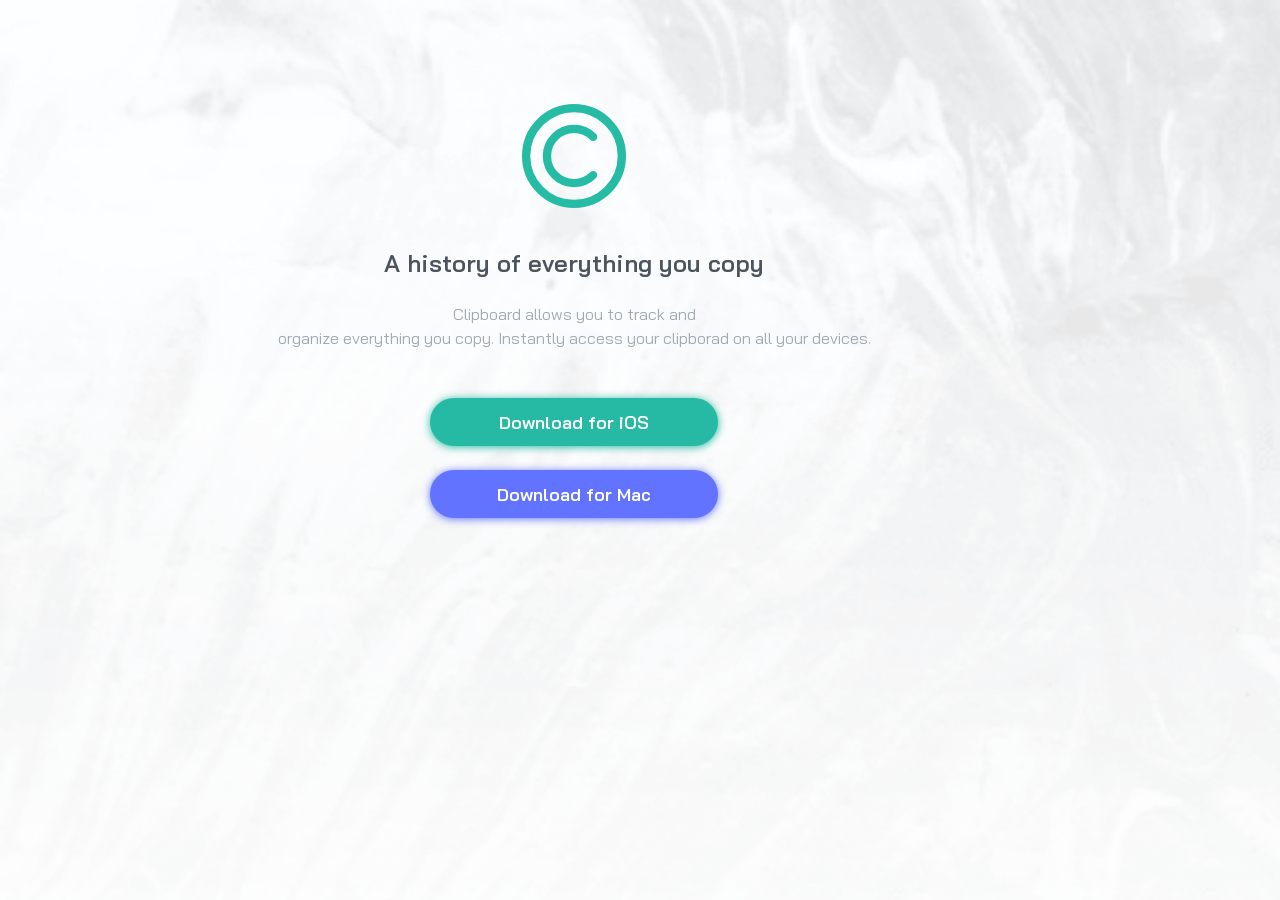
==== clipboard-landing-page-master/index.html @ 35b8e29f "etapa inicial, seção 1 - concluida" ====
<!DOCTYPE html>
<html lang="en">
<head>
    <meta charset="UTF-8">
    <meta name="viewport" content="width=device-width, initial-scale=1.0">
    <title>landing page</title>

    <link rel="shortcut icon" href="./assets/icones/favicon-32x32.png" type="image/x-icon">
    <link rel="stylesheet" href="./style.css">
</head>

<body>
    <main>

        <section class="pag-historia">
            <img src="./assets/logo.svg" alt="Logo da empresa, sendo ele um circulo com uma letra C dentro, ambos com cor verde" class="logo-empresa">

            <h1 class="titulo-principal">A history of everything you copy</h1>
            
            <p class="descricao-principal">Clipboard allows you to track and<br> organize everything you copy. Instantly access your clipborad on all your devices.</p>

            <div class="botoes">
                <button type="button" class="botao-Download" id="btn-green">Download for iOS</button>

                <button type="button" class="botao-Download" id="btn-blue">Download for Mac</button>
            </div>

            </section>

    </main>

    <footer>

    </footer>
</body>
</html>
---- clipboard-landing-page-master/style.css ----
/*Import para a font*/
@import url('https://fonts.googleapis.com/css2?family=Bai+Jamjuree:ital,wght@0,200;0,300;0,400;0,500;0,600;0,700;1,200;1,300;1,400;1,500;1,600;1,700&display=swap');

/*Resetando configurações padrão dos navegadores*/
* {
    margin: 0;
    padding: 0;
    box-sizing: border-box;
}

/*variáveis das cores usadas nesse projeto, elas facilitam a usabilidade e manutenção*/
:root {
    --green500: hsl(171, 66%, 44%);
    --blue100: hsl(233, 100%, 69%);
    --gray700: hsl(210, 10%, 33%);
    --gray500: hsl(201, 11%, 66%);
}

/*Body (corpo) do site*/
body {
    background-image: url(./assets/background/bg-header-mobile.png);
    background-position: top;

    background-color: white;

    background-size: 100%;
    background-repeat: no-repeat;
    
    min-width: 100vw;
    min-height: 100vh;
    font-size: 16px;

    padding: 1.5rem; /*padding baseado na raiz, ideal para responsividade e escalabilidade, caso o usuário use uma configuração diferente do esperado.*/
}

main {
    max-width: 1100px;
    width: 100%; 

    margin-top: 5rem;   
}
/*estilização folha 01*/
.pag-historia {
    /*Alinhamento geral da seção*/
    display: flex;
    flex-direction: column;
    align-items: center;

    /*alinhamento geral na seção, referente aos textos*/
    text-align: center;

    /*espaçamento*/
    gap: 1.5rem;
}


.logo-empresa {
    width: 6.5rem;
    margin-bottom: 1rem;
}

.titulo-principal{
    color: var(--gray700);
    font-family: "Bai Jamjuree", sans-serif;

    font-weight: 600;
    font-style: normal;
  
}

.descricao-principal{
    font-family: "Bai Jamjuree", sans-serif;
    text-align: center;
    line-height: 1.5rem;

    font-weight: 400;
    color: var(--gray500);
}

.botoes {
    display: flex;
    flex-direction: column;
    gap: 1.5rem;

    margin-top: 1.5rem;
}

.botao-Download{
    width: 18rem;
    height: 3rem;
    
    border: none;
    border-radius: 25px;
    
    color: #fff;
    
    font-family: "Bai Jamjuree", sans-serif;
    font-weight: 600;
    font-size: 18px;
    
}

#btn-green{
    background-color: var(--green500);
    box-shadow: 0 1px 8px var(--green500);
}

#btn-blue{
    background-color: var(--blue100);
    box-shadow: 0 1px 8px var(--blue100);
}

/*estilização folha 02*/
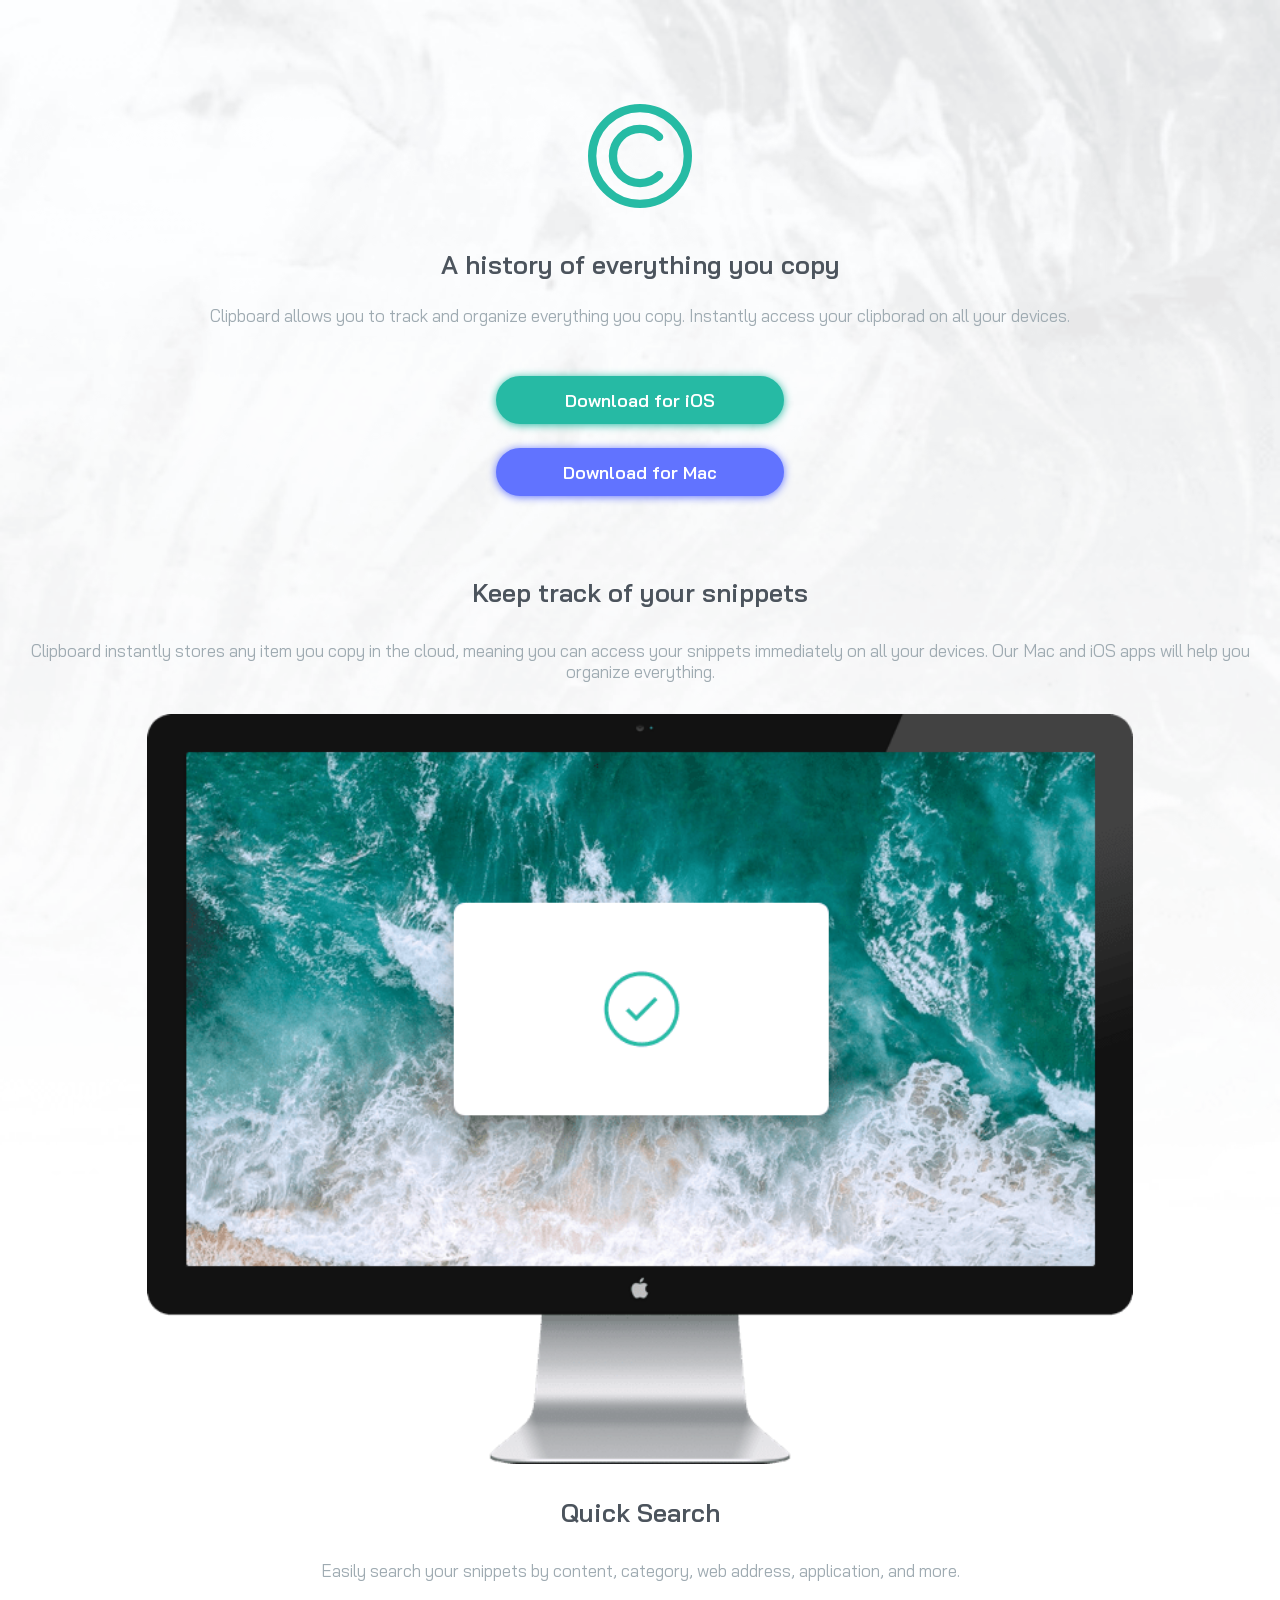
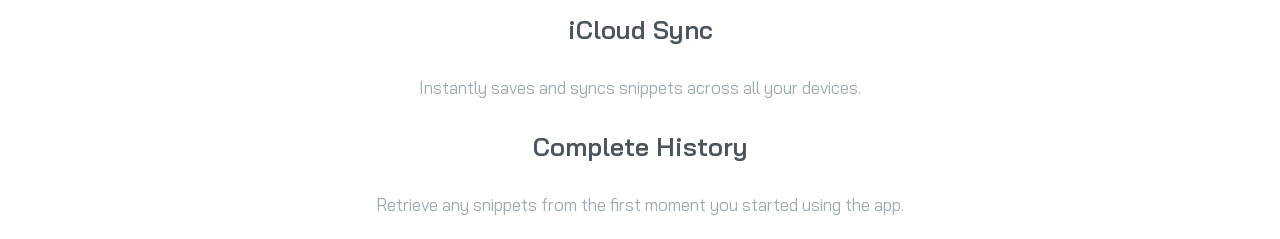
==== commit 222b510a: "segunda página concluida" ====
--- a/clipboard-landing-page-master/index.html
+++ b/clipboard-landing-page-master/index.html
@@ -17,7 +17,7 @@
 
             <h1 class="titulo-principal">A history of everything you copy</h1>
             
-            <p class="descricao-principal">Clipboard allows you to track and<br> organize everything you copy. Instantly access your clipborad on all your devices.</p>
+            <p class="descricao-principal">Clipboard allows you to track and organize everything you copy. Instantly access your clipborad on all your devices.</p>
 
             <div class="botoes">
                 <button type="button" class="botao-Download" id="btn-green">Download for iOS</button>
@@ -25,7 +25,28 @@
                 <button type="button" class="botao-Download" id="btn-blue">Download for Mac</button>
             </div>
 
-            </section>
+        </section>
+
+        <section class="pag-trechos">
+            <h1>Keep track of your snippets</h1>
+
+            <p class="descricao-trechos">
+                Clipboard instantly stores any item you copy in the cloud, meaning you can access your snippets immediately on all your devices. Our Mac and iOS apps will help you organize everything. 
+            </p>
+
+            <img src="./assets/produtos/image-computer.png" alt="imagem de um monitor exibindo ondas do mar" class="computador-trechos">
+
+            <h2>Quick Search</h2>
+
+            <p>Easily search your snippets by content, category, web address, application, and more.</p>
+
+            <h2>iCloud Sync</h2>
+            
+            <p>Instantly saves and syncs snippets across all your devices.</p>
+
+            <h2>Complete History</h2>
+            <p>Retrieve any snippets from the first moment you started using the app.</p>
+        </section>
 
     </main>
 
--- a/clipboard-landing-page-master/style.css
+++ b/clipboard-landing-page-master/style.css
@@ -28,15 +28,15 @@
     
     min-width: 100vw;
     min-height: 100vh;
-    font-size: 16px;
+    font-size: 17px;
 
     padding: 1.5rem; /*padding baseado na raiz, ideal para responsividade e escalabilidade, caso o usuário use uma configuração diferente do esperado.*/
+
+    
 }
 
 main {
-    max-width: 1100px;
     width: 100%; 
-
     margin-top: 5rem;   
 }
 /*estilização folha 01*/
@@ -94,6 +94,7 @@
     
     color: #fff;
     
+
     font-family: "Bai Jamjuree", sans-serif;
     font-weight: 600;
     font-size: 18px;
@@ -112,3 +113,27 @@
 
 /*estilização folha 02*/
 
+.pag-trechos{
+    font-family: "Bai Jamjuree", sans-serif;
+    display: flex;
+    flex-direction: column;
+    align-items: center;
+    
+    margin-top: 5rem;
+    text-align: center;
+    gap: 2rem;
+}
+
+.pag-trechos h1, h2 {
+    color: var(--gray700);
+    font-weight: 600;
+}
+
+.pag-trechos p {
+    color: var(--gray500);
+}
+
+.pag-trechos img {
+    height: 80%;
+    width: 80%;
+}
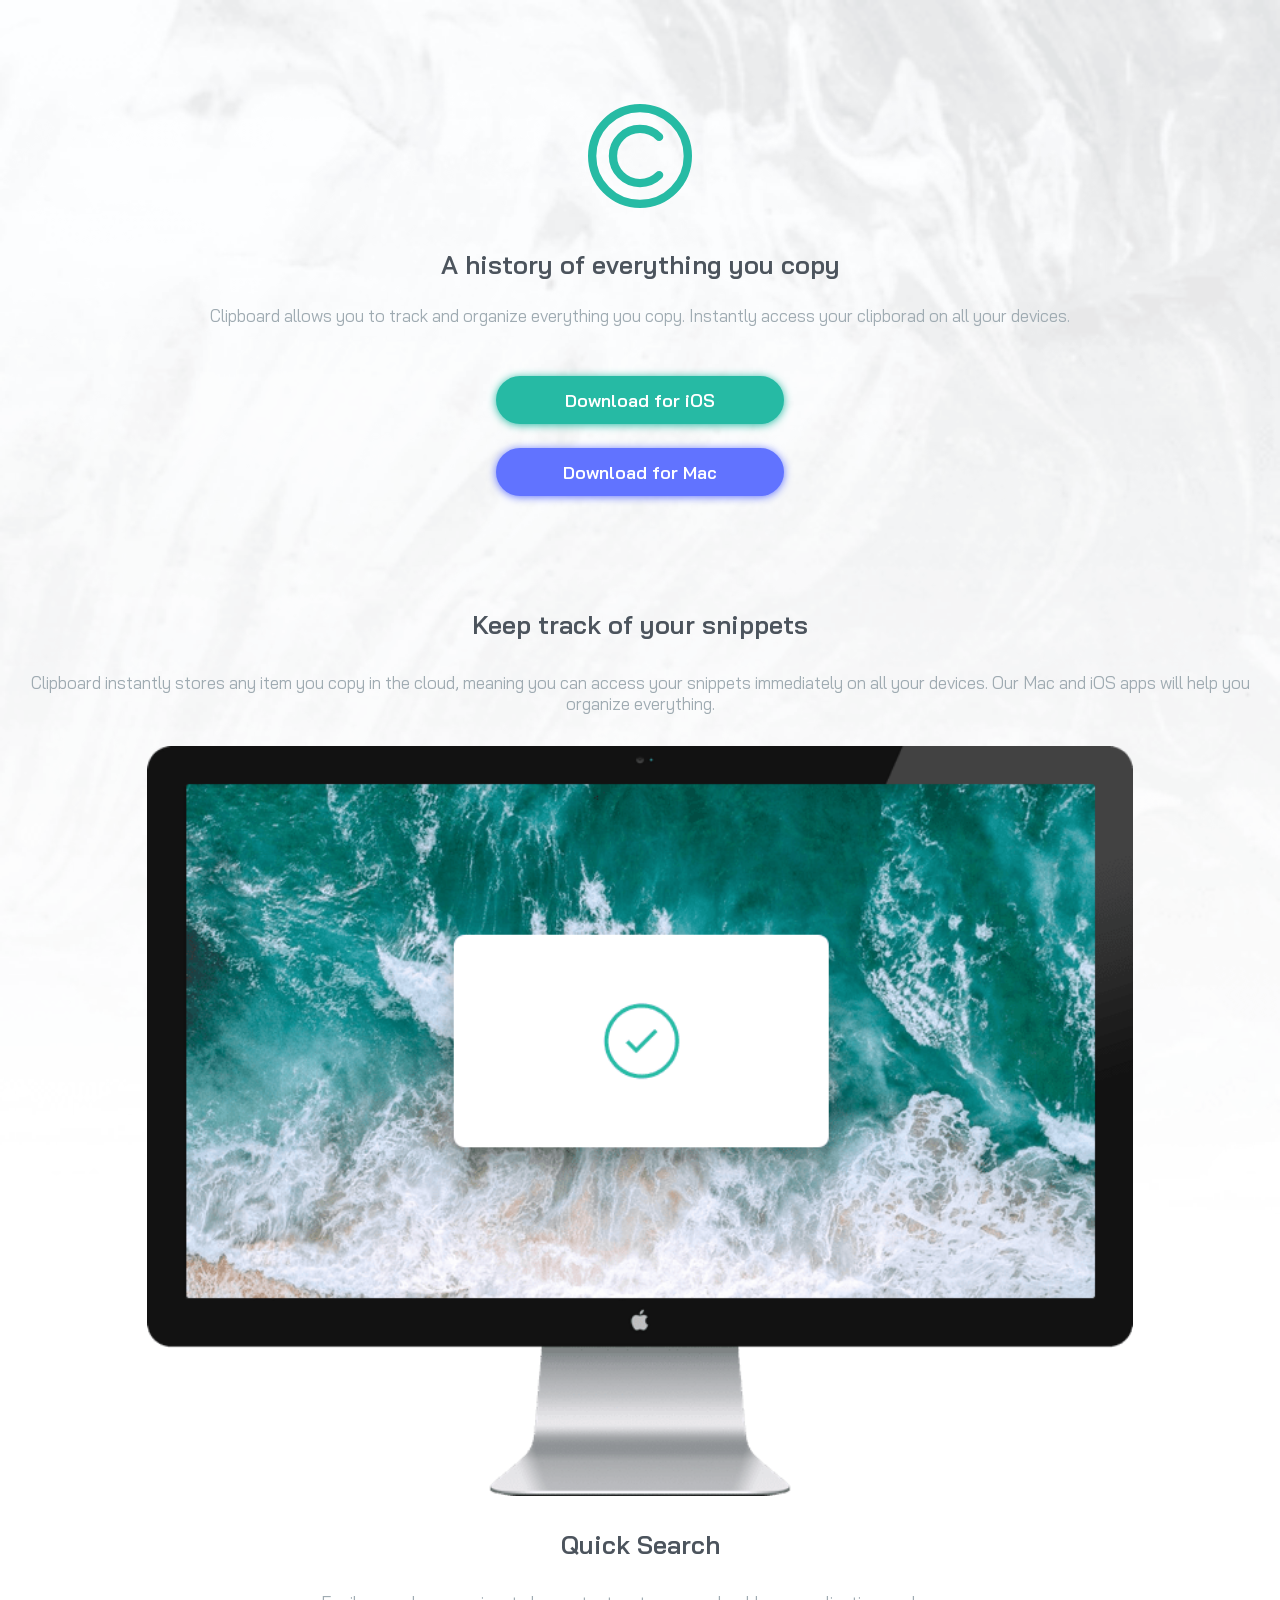
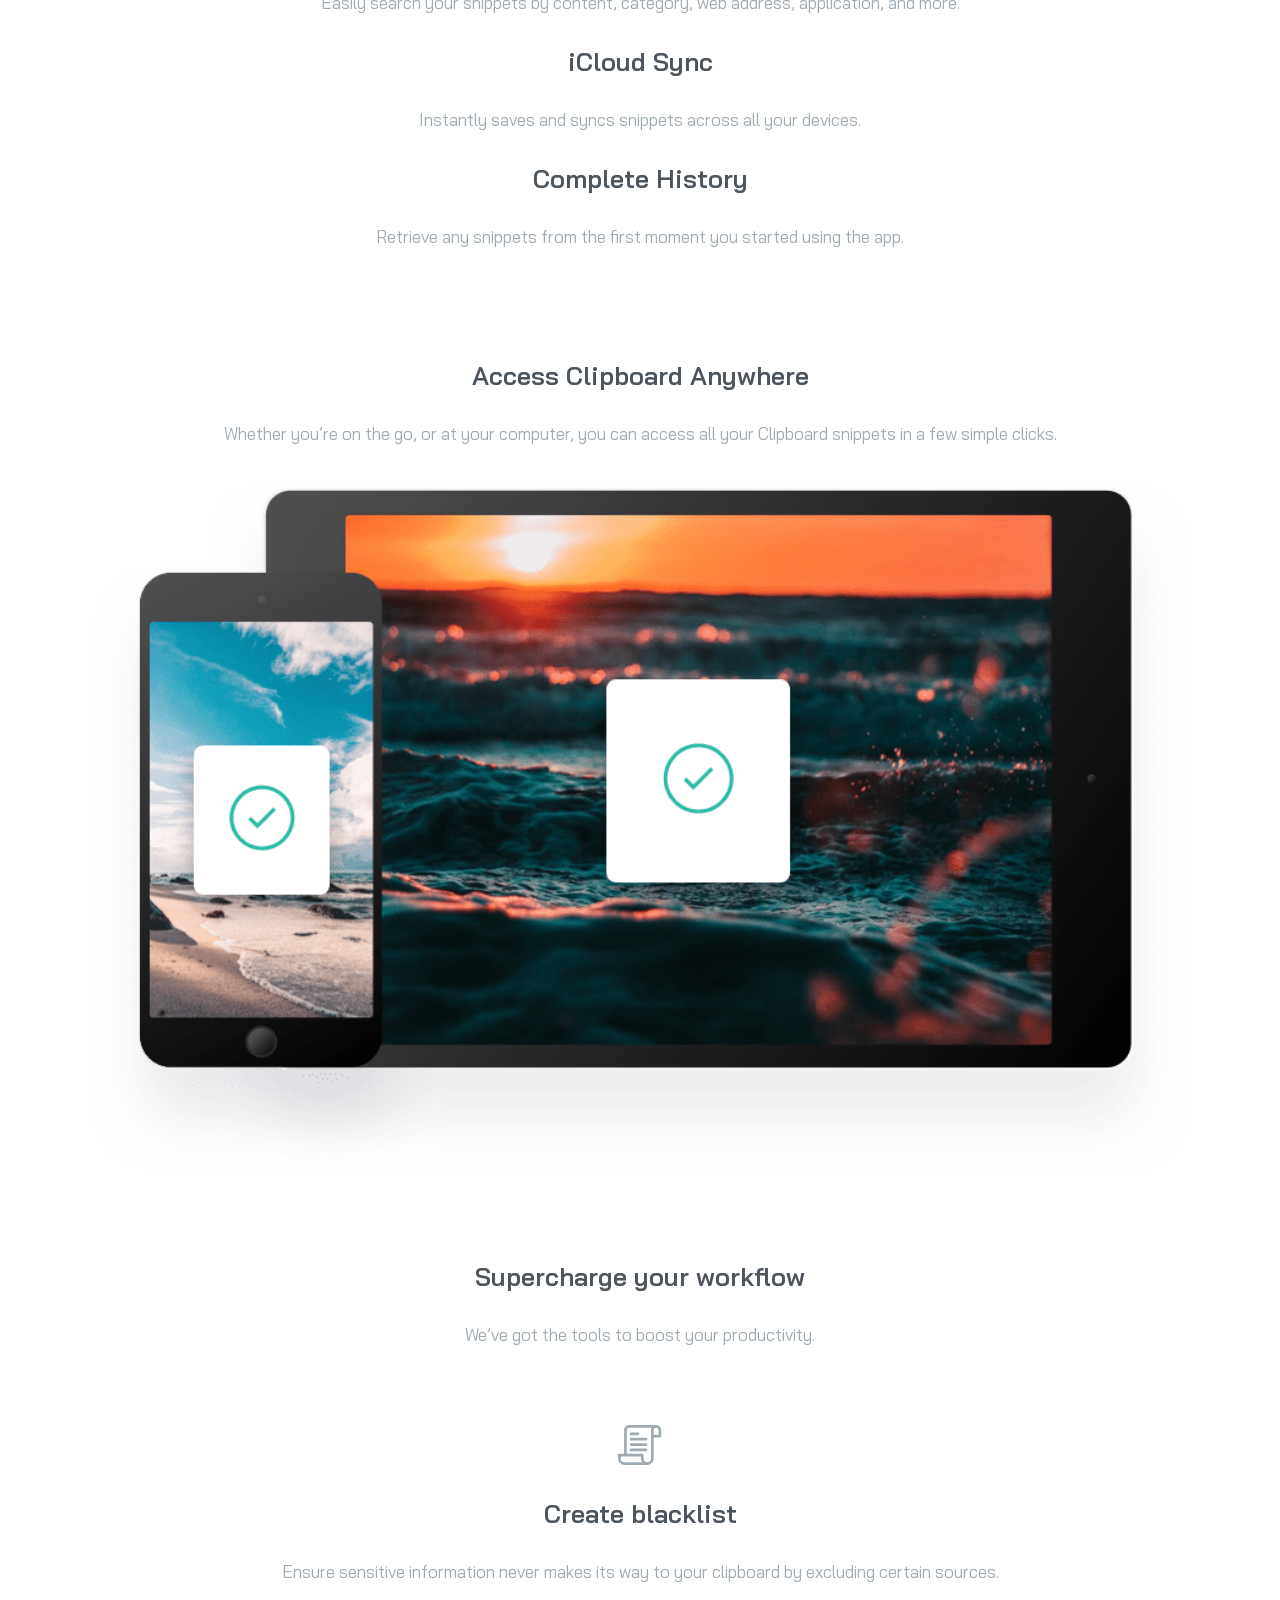
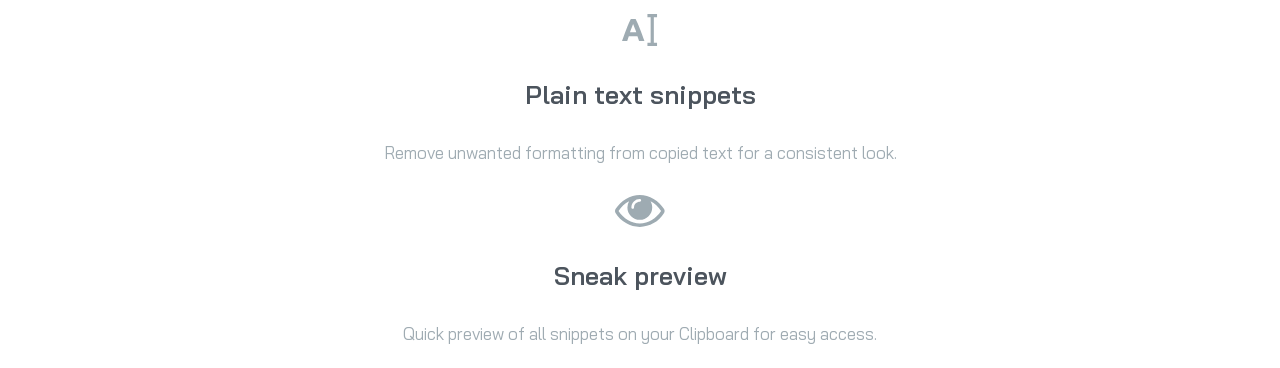
==== commit f4070351: "seção de benefícios concluída" ====
--- a/clipboard-landing-page-master/index.html
+++ b/clipboard-landing-page-master/index.html
@@ -28,7 +28,7 @@
         </section>
 
         <section class="pag-trechos">
-            <h1>Keep track of your snippets</h1>
+            <h2>Keep track of your snippets</h2>
 
             <p class="descricao-trechos">
                 Clipboard instantly stores any item you copy in the cloud, meaning you can access your snippets immediately on all your devices. Our Mac and iOS apps will help you organize everything. 
@@ -48,6 +48,36 @@
             <p>Retrieve any snippets from the first moment you started using the app.</p>
         </section>
 
+        <section class="pag-acesso">
+            <h2>Access Clipboard Anywhere</h2>
+
+            <p>
+                Whether you’re on the go, or at your computer, you can access all your Clipboard snippets in a few simple clicks. 
+            </p>
+
+            <img src="./assets/produtos/image-devices.png" alt="tablet e celular exibindo icone de confirmação">
+
+        </section>
+
+        <section class="pag-fluxo">
+            <h2>Supercharge your workflow</h2>
+            <p>We’ve got the tools to boost your productivity.</p>
+        </section>
+
+        <section class="pag-beneficios">
+            <img src="./assets/icones/icon-blacklist.svg" alt="icone de lista">
+            <h2>Create blacklist</h2>
+            <p>Ensure sensitive information never makes its way to your clipboard by excluding certain sources.</p>
+
+            <img src="./assets/icones/icon-text.svg" alt="icon com letra A medida, representando texto">
+            <h2>Plain text snippets</h2>
+            <p>Remove unwanted formatting from copied text for a consistent look.</p>
+
+            <img src="./assets/icones/icon-preview.svg" alt="icone de olho">
+            <h2>Sneak preview </h2>
+            <p>Quick preview of all snippets on your Clipboard for easy access.</p>
+        </section>
+
     </main>
 
     <footer>
--- a/clipboard-landing-page-master/style.css
+++ b/clipboard-landing-page-master/style.css
@@ -119,7 +119,7 @@
     flex-direction: column;
     align-items: center;
     
-    margin-top: 5rem;
+    margin-top: 7rem;
     text-align: center;
     gap: 2rem;
 }
@@ -136,4 +136,72 @@
 .pag-trechos img {
     height: 80%;
     width: 80%;
+}
+
+/*estilização folha 03*/
+
+.pag-acesso {
+    font-family: "Bai Jamjuree", sans-serif;
+    display: flex;
+    flex-direction: column;
+    align-items: center;
+    text-align: center;
+
+    margin-top: 7rem;
+    gap: 2rem;
+}
+
+.pag-acesso h1 {
+    color: var(--gray700);
+    font-weight: 600;
+}
+
+.pag-acesso p {
+    color: var(--gray500);
+}
+
+.pag-acesso img {
+    width: 90%;
+}
+
+/*estilização folha 04*/
+
+.pag-fluxo {
+    margin-top: 5rem;
+    display: flex;
+    flex-direction: column;
+    align-items: center;
+    text-align: center;
+
+    gap: 2rem;
+    font-family: "Bai Jamjuree", sans-serif;
+}
+
+.pag-fluxo h1 {
+    color: var(--gray700);
+    font-weight: 600;
+}
+
+.pag-fluxo p {
+    color: var(--gray500);
+}
+/*estilização pag 4*/
+.pag-beneficios{
+    margin-top: 5rem;
+    display: flex;
+    flex-direction: column;
+    align-items: center;
+    text-align: center;
+    font-family: "Bai Jamjuree", sans-serif;
+    
+    gap: 2rem;
+}
+
+.pag-beneficios h2 {
+    color: var(--gray700);
+    font-weight: 600;
+}
+
+.pag-beneficios p {
+ color: var(--gray500);   
 }
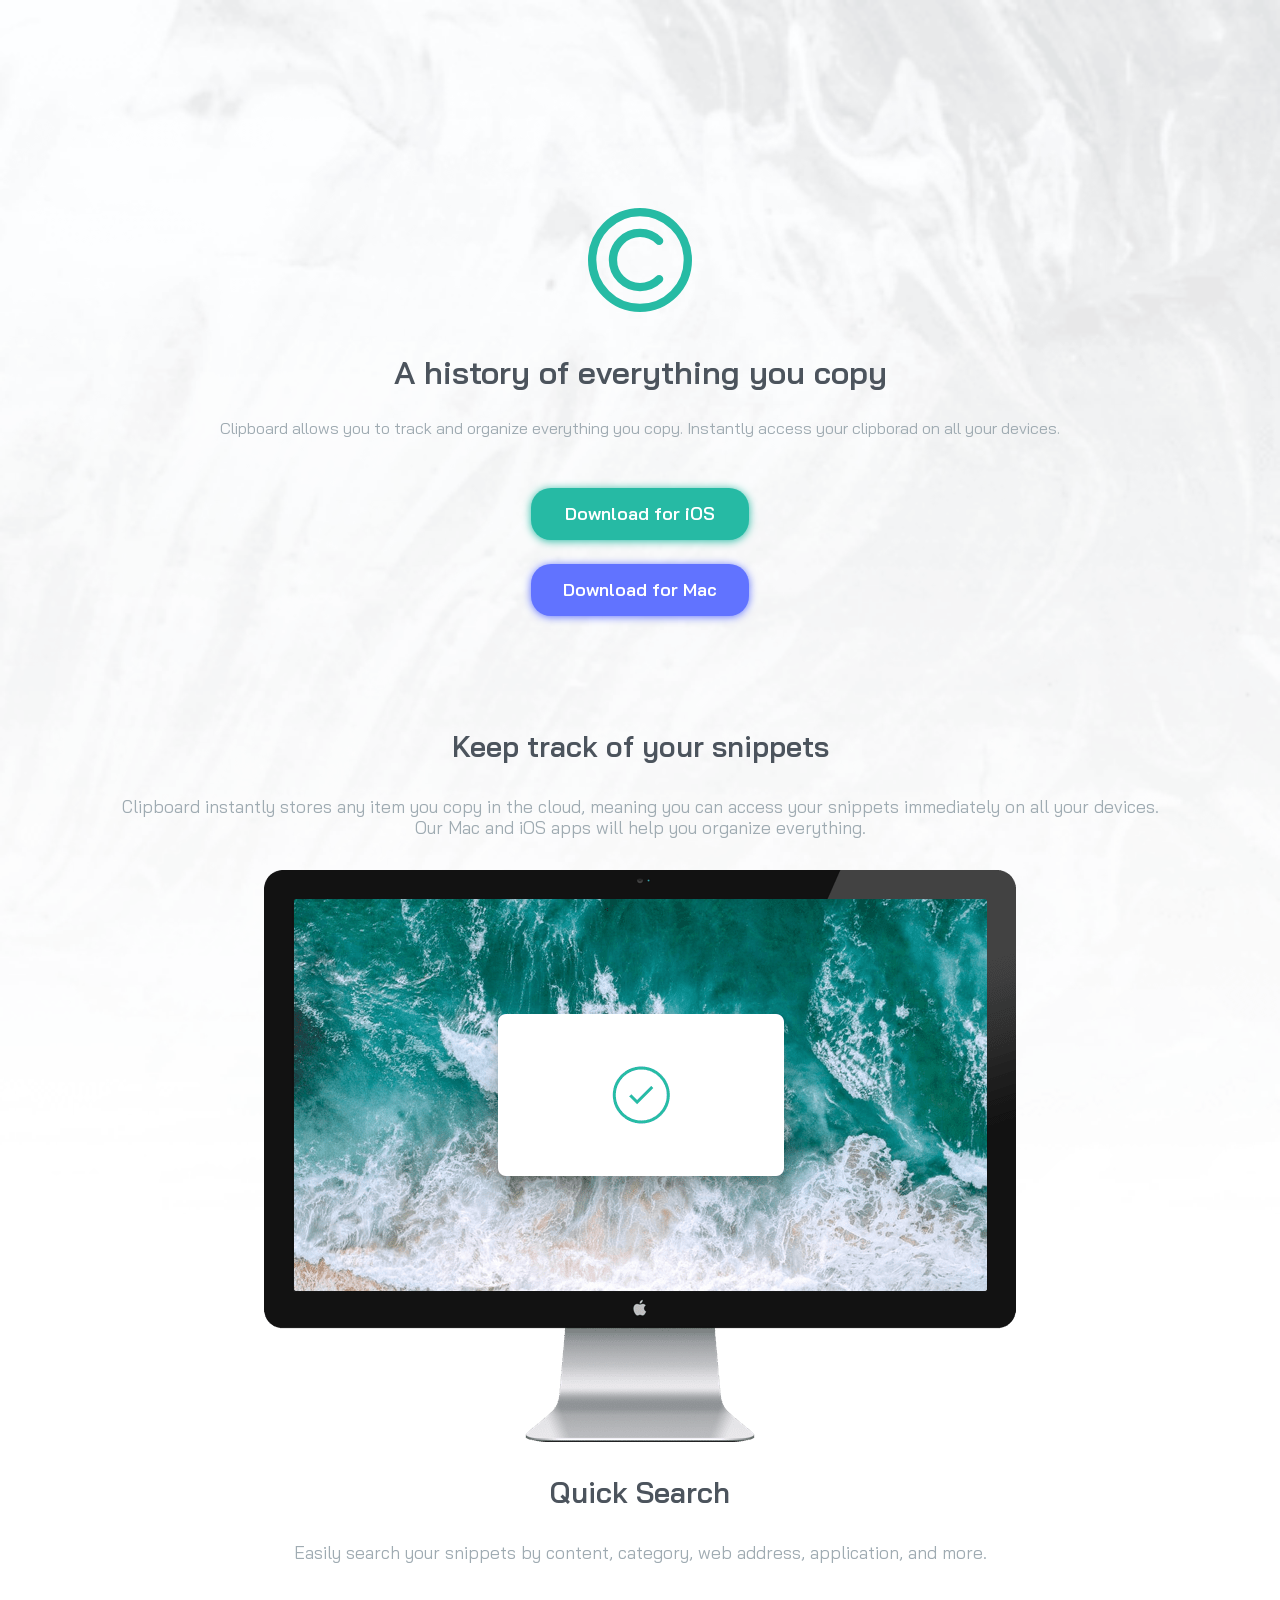
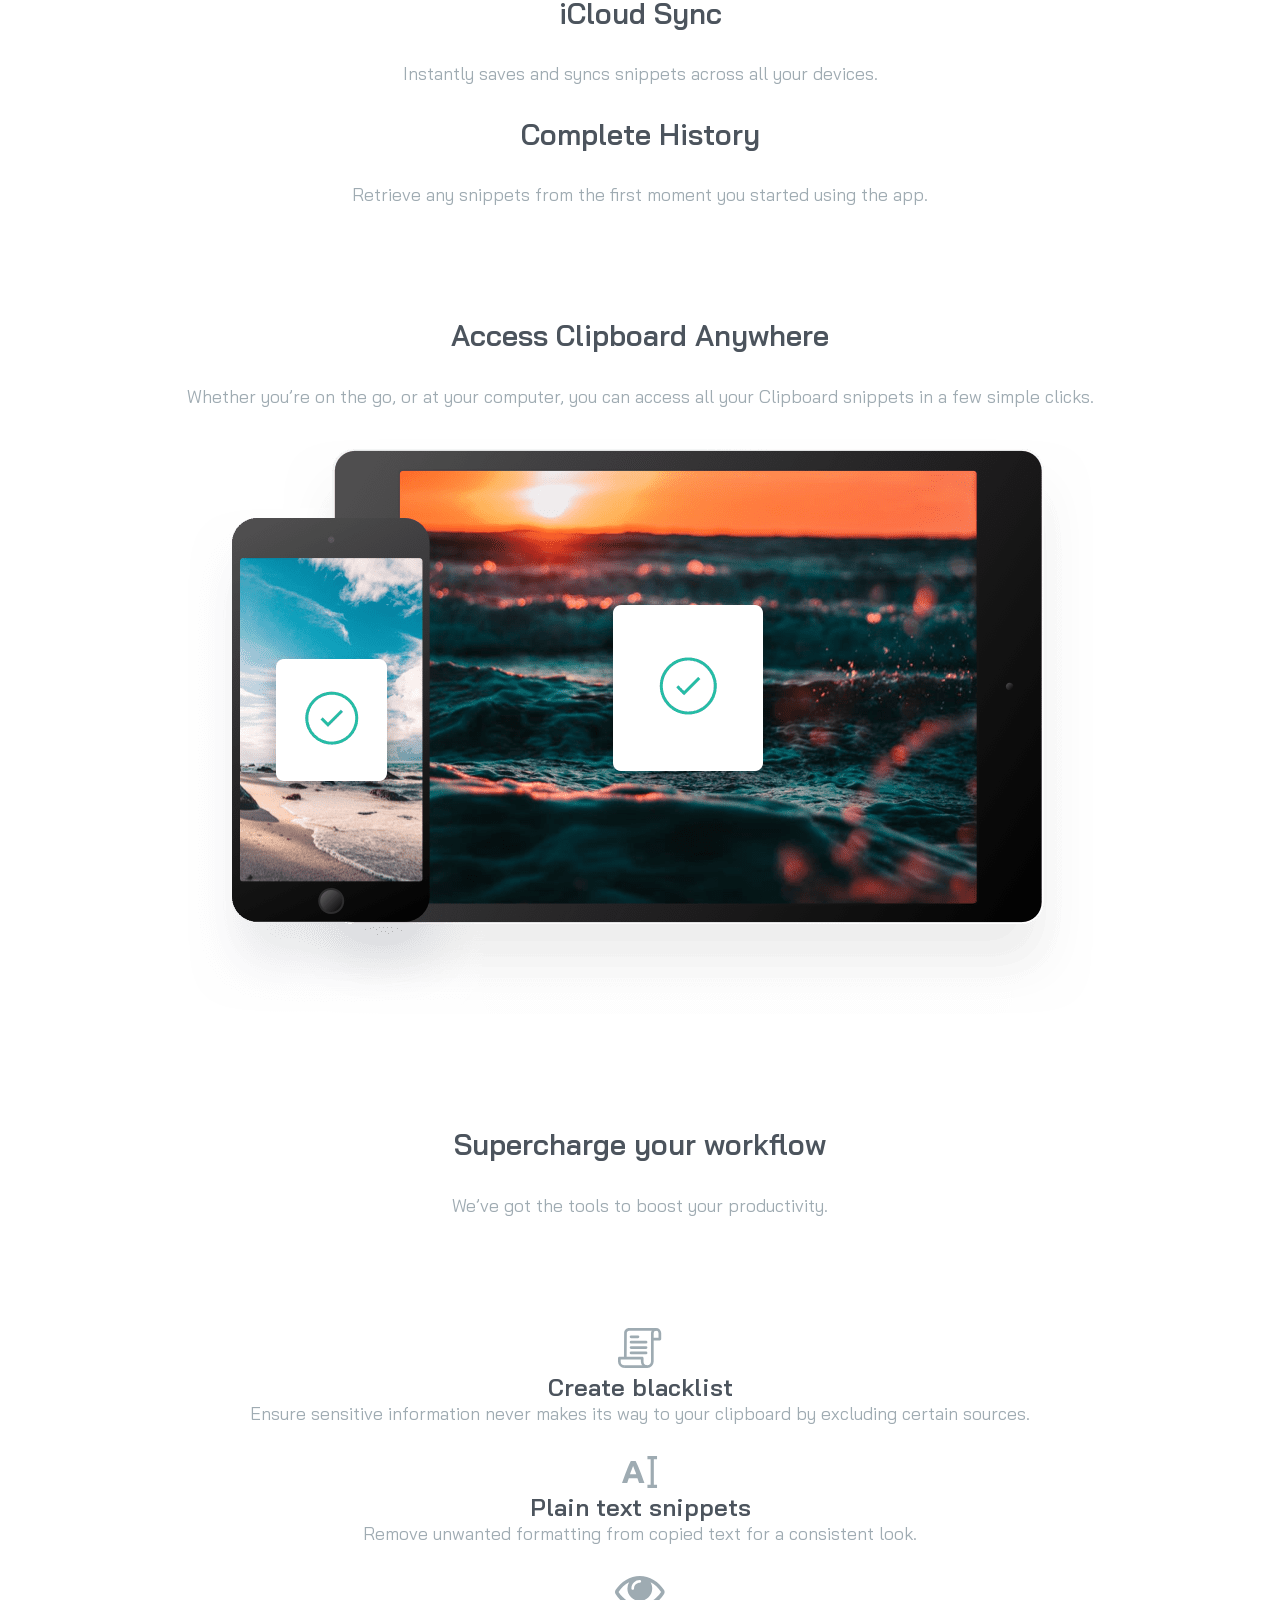
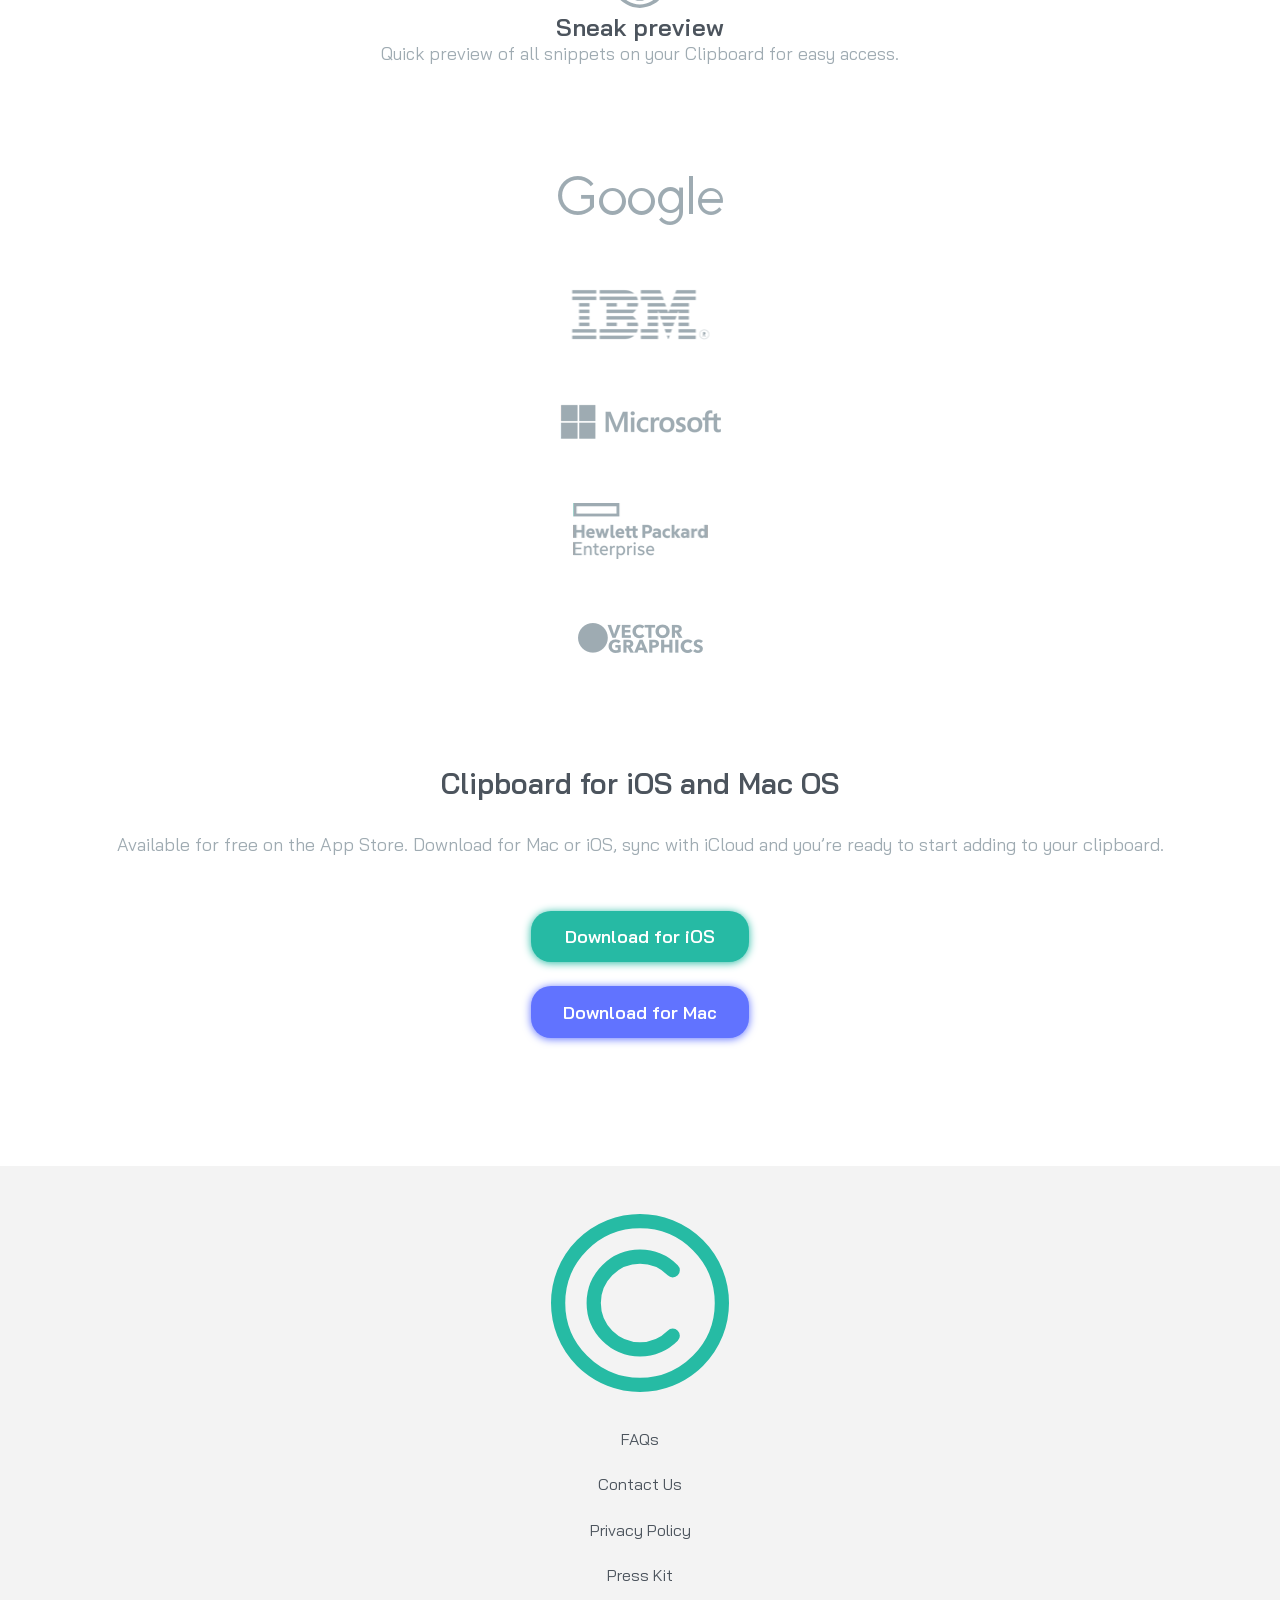
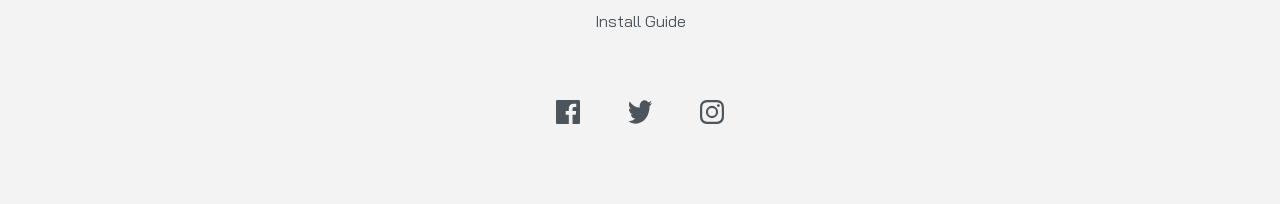
==== commit e0cb4c48: "mobile first concluído" ====
--- a/clipboard-landing-page-master/index.html
+++ b/clipboard-landing-page-master/index.html
@@ -10,7 +10,7 @@
 </head>
 
 <body>
-    <main>
+    <main class="container">
 
         <section class="pag-historia">
             <img src="./assets/logo.svg" alt="Logo da empresa, sendo ele um circulo com uma letra C dentro, ambos com cor verde" class="logo-empresa">
@@ -65,23 +65,59 @@
         </section>
 
         <section class="pag-beneficios">
-            <img src="./assets/icones/icon-blacklist.svg" alt="icone de lista">
-            <h2>Create blacklist</h2>
-            <p>Ensure sensitive information never makes its way to your clipboard by excluding certain sources.</p>
+            <div>
+                <img src="./assets/icones/icon-blacklist.svg" alt="icone de lista">
+                <h2>Create blacklist</h2>
+                <p>Ensure sensitive information never makes its way to your clipboard by excluding certain sources.</p>
+            </div>
 
-            <img src="./assets/icones/icon-text.svg" alt="icon com letra A medida, representando texto">
-            <h2>Plain text snippets</h2>
-            <p>Remove unwanted formatting from copied text for a consistent look.</p>
+            <div>
+                <img src="./assets/icones/icon-text.svg" alt="icon com letra A medida, representando texto">
+                <h2>Plain text snippets</h2>
+                <p>Remove unwanted formatting from copied text for a consistent look.</p>
+            </div>
 
-            <img src="./assets/icones/icon-preview.svg" alt="icone de olho">
-            <h2>Sneak preview </h2>
-            <p>Quick preview of all snippets on your Clipboard for easy access.</p>
+            <div>
+                <img src="./assets/icones/icon-preview.svg" alt="icone de olho">
+                <h2>Sneak preview </h2>
+                <p>Quick preview of all snippets on your Clipboard for easy access.</p>
+            </div>
         </section>
 
+        <section class="pag-empresas">
+            <img src="./assets/logo-empresas/logo-google.png" alt="Logo google">
+            <img src="./assets/logo-empresas/logo-ibm.png" alt="Logo IBM">
+            <img src="./assets/logo-empresas/logo-microsoft.png" alt="Logo Microsoft">
+            <img src="./assets/logo-empresas/logo-hp.png" alt="Logo HP">
+            <img src="./assets/logo-empresas/logo-vector-graphics.png" alt="Logo Vector Graphics">
+        </section>
+
+        <section class="pag-prancheta">
+            <h2>Clipboard for iOS and Mac OS</h2>
+            <p>Available for free on the App Store. Download for Mac or iOS, sync with iCloud and you’re ready to start adding to your clipboard.</p>
+            <div class="botoes">
+                <button type="button" class="botao-Download" id="btn-green">Download for iOS</button>
+
+                <button type="button" class="botao-Download" id="btn-blue">Download for Mac</button>
+            </div>
+        </section>
     </main>
 
     <footer>
-
+        <img src="./assets/logo.svg" alt="logo empresa" class="logo-footer">
+        <nav>
+            <a href="">FAQs</a>
+            <a href="">Contact Us</a>
+            <a href="">Privacy Policy</a>
+            <a href="">Press Kit</a>
+            <a href="">Install Guide</a>
+        </nav>
+        <div class="redes-sociais">
+            <img src="./assets/icones/icon-facebook.svg" alt="logo facebook">
+            <img src="./assets/icones/icon-twitter.svg" alt="logo twitter">
+            <img src="./assets/icones/icon-instagram.svg" alt="logo instagram">
+        </div>
+        
     </footer>
 </body>
 </html>
--- a/clipboard-landing-page-master/style.css
+++ b/clipboard-landing-page-master/style.css
@@ -14,6 +14,7 @@
     --blue100: hsl(233, 100%, 69%);
     --gray700: hsl(210, 10%, 33%);
     --gray500: hsl(201, 11%, 66%);
+    --font: "Bai Jamjuree", sans-serif;
 }
 
 /*Body (corpo) do site*/
@@ -26,30 +27,30 @@
     background-size: 100%;
     background-repeat: no-repeat;
     
-    min-width: 100vw;
     min-height: 100vh;
-    font-size: 17px;
-
-    padding: 1.5rem; /*padding baseado na raiz, ideal para responsividade e escalabilidade, caso o usuário use uma configuração diferente do esperado.*/
-
-    
-}
-
-main {
-    width: 100%; 
+    font-family: var(--font);
+}
+
+.container {
+    max-width:1100px;
+    margin:auto;
+    
     margin-top: 5rem;   
-}
+    padding: 1rem; /*padding baseado na raiz, ideal para responsividade e escalabilidade, caso o usuário use uma configuração diferente do esperado.*/
+}
+
+section {
+    margin-top: 7rem;
+}
+
 /*estilização folha 01*/
 .pag-historia {
-    /*Alinhamento geral da seção*/
-    display: flex;
-    flex-direction: column;
-    align-items: center;
-
-    /*alinhamento geral na seção, referente aos textos*/
-    text-align: center;
-
-    /*espaçamento*/
+    display: flex;
+    flex-direction: column;
+    align-items: center;
+
+    text-align: center;
+
     gap: 1.5rem;
 }
 
@@ -61,18 +62,16 @@
 
 .titulo-principal{
     color: var(--gray700);
-    font-family: "Bai Jamjuree", sans-serif;
-
-    font-weight: 600;
-    font-style: normal;
+    font-size: 2rem;
+    font-weight: 600;
   
 }
 
 .descricao-principal{
-    font-family: "Bai Jamjuree", sans-serif;
     text-align: center;
     line-height: 1.5rem;
 
+    font-size: 1rem;
     font-weight: 400;
     color: var(--gray500);
 }
@@ -86,20 +85,23 @@
 }
 
 .botao-Download{
-    width: 18rem;
-    height: 3rem;
-    
+    padding: 0.9rem 2rem;
+    width: 100%;
+    max-width: 18rem;
+
+    font-family: var(--font);
     border: none;
-    border-radius: 25px;
+    border-radius: 20px;
     
     color: #fff;
     
 
-    font-family: "Bai Jamjuree", sans-serif;
     font-weight: 600;
     font-size: 18px;
-    
-}
+    cursor: pointer;
+    transition: all 0.3s ease;
+}
+
 
 #btn-green{
     background-color: var(--green500);
@@ -111,97 +113,181 @@
     box-shadow: 0 1px 8px var(--blue100);
 }
 
+
+.botao-Download:active{
+    transform: translateY(2px);
+}
+
 /*estilização folha 02*/
-
 .pag-trechos{
-    font-family: "Bai Jamjuree", sans-serif;
-    display: flex;
-    flex-direction: column;
-    align-items: center;
-    
-    margin-top: 7rem;
-    text-align: center;
-    gap: 2rem;
-}
-
-.pag-trechos h1, h2 {
+    display: flex;
+    flex-direction: column;
+    align-items: center;
+    
+    text-align: center;
+    gap: 2rem;
+}
+
+.pag-trechos h1{
+    font-size: 1.8rem;
+    color: var(--gray700);
+    font-weight: 600;
+}
+
+
+h2 {
+    font-size: 1.8rem;
     color: var(--gray700);
     font-weight: 600;
 }
 
 .pag-trechos p {
     color: var(--gray500);
+    font-size: 1.09rem;
 }
 
 .pag-trechos img {
-    height: 80%;
-    width: 80%;
+    max-width: 100%;
+    height: auto;
 }
 
 /*estilização folha 03*/
-
 .pag-acesso {
-    font-family: "Bai Jamjuree", sans-serif;
-    display: flex;
-    flex-direction: column;
-    align-items: center;
-    text-align: center;
-
-    margin-top: 7rem;
+    display: flex;
+    flex-direction: column;
+    align-items: center;
+    text-align: center;
+
+
     gap: 2rem;
 }
 
 .pag-acesso h1 {
     color: var(--gray700);
     font-weight: 600;
+
+    font-size: 1rem;
 }
 
 .pag-acesso p {
+    font-size: 1.1rem;
     color: var(--gray500);
 }
 
 .pag-acesso img {
-    width: 90%;
+    max-width: 100%;
+    height: auto;
 }
 
 /*estilização folha 04*/
-
 .pag-fluxo {
-    margin-top: 5rem;
-    display: flex;
-    flex-direction: column;
-    align-items: center;
-    text-align: center;
-
-    gap: 2rem;
-    font-family: "Bai Jamjuree", sans-serif;
+    display: flex;
+    flex-direction: column;
+    align-items: center;
+    text-align: center;
+
+    gap: 2rem;
 }
 
 .pag-fluxo h1 {
     color: var(--gray700);
     font-weight: 600;
+    font-size: 1rem;
 }
 
 .pag-fluxo p {
     color: var(--gray500);
-}
+    font-size: 1.1rem;
+}
+
+
 /*estilização pag 4*/
 .pag-beneficios{
-    margin-top: 5rem;
-    display: flex;
-    flex-direction: column;
-    align-items: center;
-    text-align: center;
-    font-family: "Bai Jamjuree", sans-serif;
+    display: flex;
+    flex-direction: column;
+    align-items: center;
+    text-align: center;
+    font-family: var(--font);
     
     gap: 2rem;
 }
 
 .pag-beneficios h2 {
     color: var(--gray700);
-    font-weight: 600;
-}
+    font-size: 1.5rem;
+    font-weight: 600;
+}
+
 
 .pag-beneficios p {
- color: var(--gray500);   
+    font-size: 1.1rem;
+    color: var(--gray500);   
+}
+
+
+/*Estilização página de logos*/
+.pag-empresas {
+    display: flex;
+    flex-direction: column;
+    align-items: center;
+    
+    gap: 4rem;
+}
+
+.pag-empresas img {
+    max-width: 100%;
+    height: auto;
+}
+
+/*Estilização página de prancheta*/
+.pag-prancheta {
+    display: flex;
+    flex-direction: column;
+    align-items: center;
+    text-align: center;
+    
+    gap: 2rem;
+}
+
+.pag-prancheta h1 {
+    color: var(--gray700);
+    font-weight: 600;
+    font-size: 1rem;
+}
+
+.pag-prancheta p {
+    color: var(--gray500);
+    font-size: 1.12rem;
+}
+
+footer {
+    display: flex;
+    flex-direction: column;
+    align-items: center;
+    padding: 3rem;
+    gap: 1.5rem;
+    margin-top: 7rem;
+    background-color: rgb(243, 243, 243);
+}
+
+.logo-footer {
+    width: 15%;
+}
+
+footer nav a {
+    display: flex;
+    flex-direction: column;
+    text-decoration: none;
+    text-align: center;
+    padding: 0.8rem;
+
+    color: var(--gray700);
+    font-size: 1rem;
+}
+
+.redes-sociais {
+    margin-top: 2rem;
+    margin-bottom: 2rem;
+    display: flex;
+    gap: 3rem;
 }
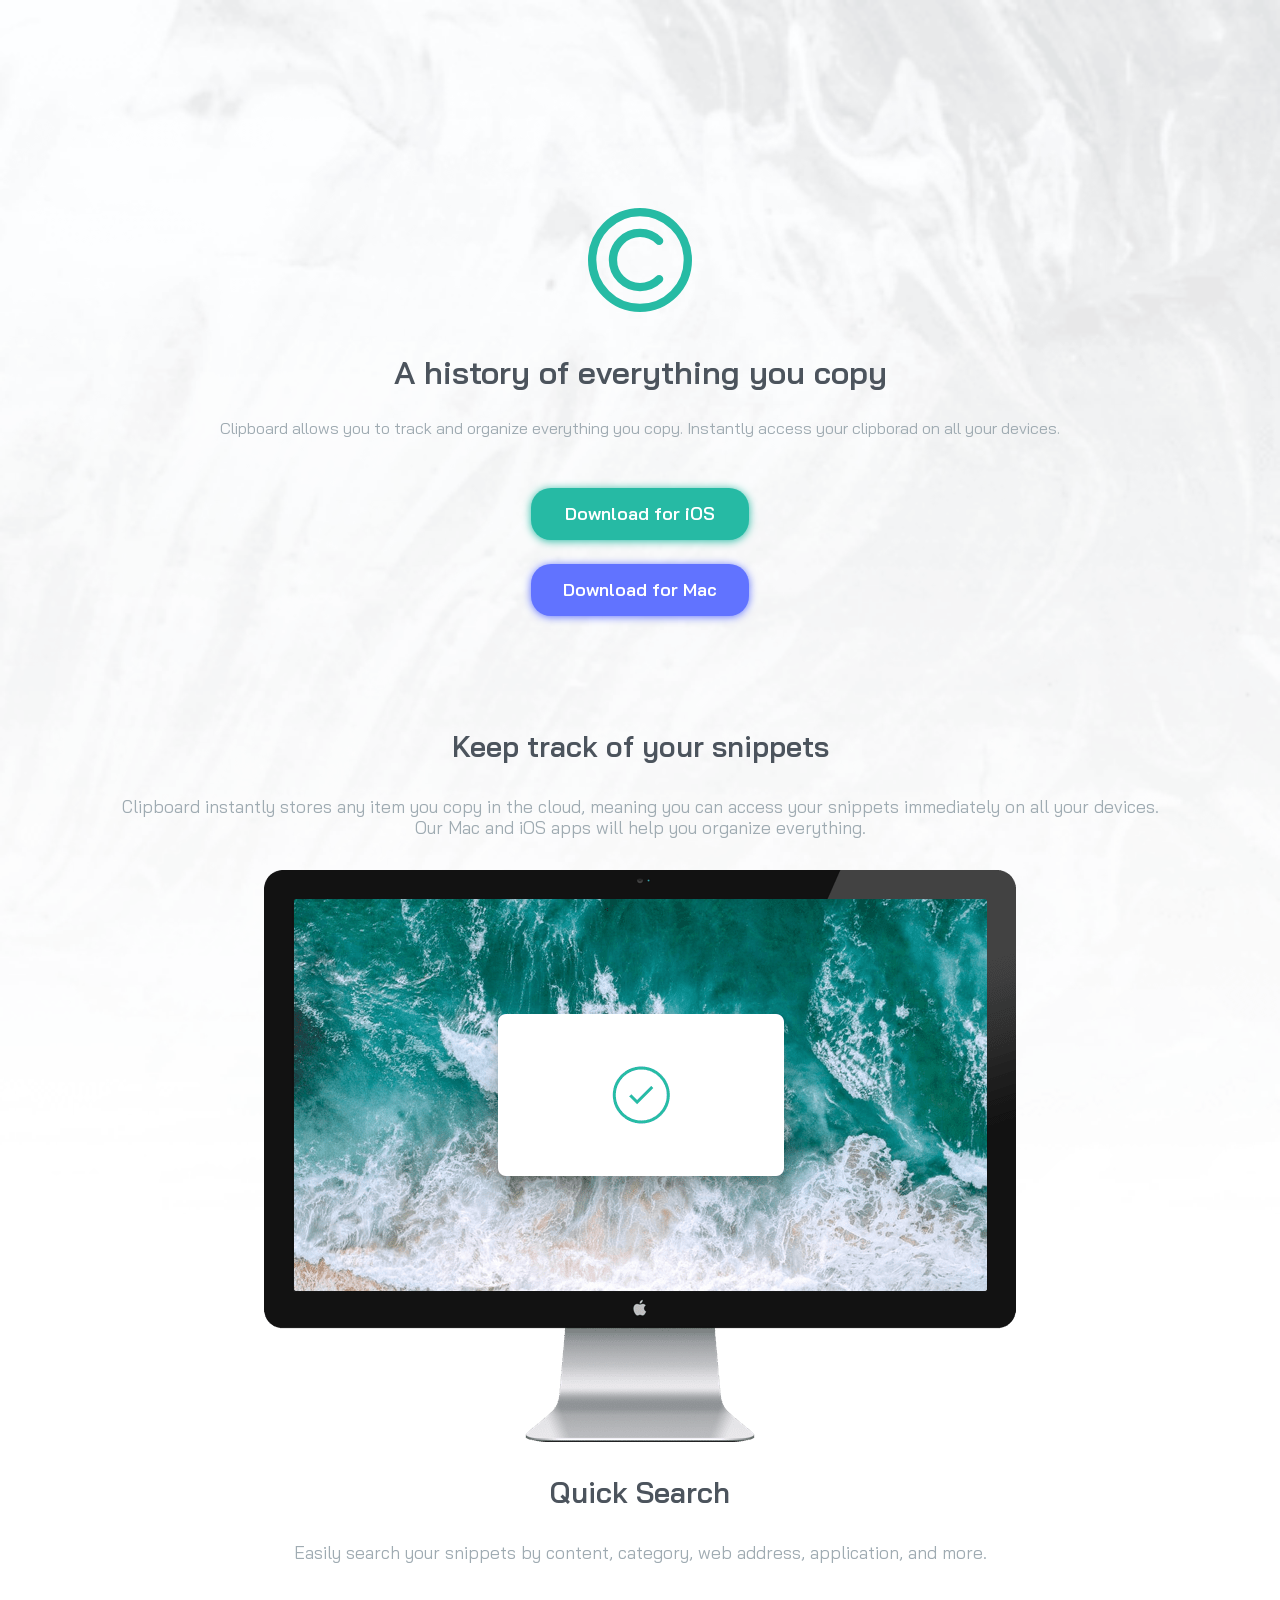
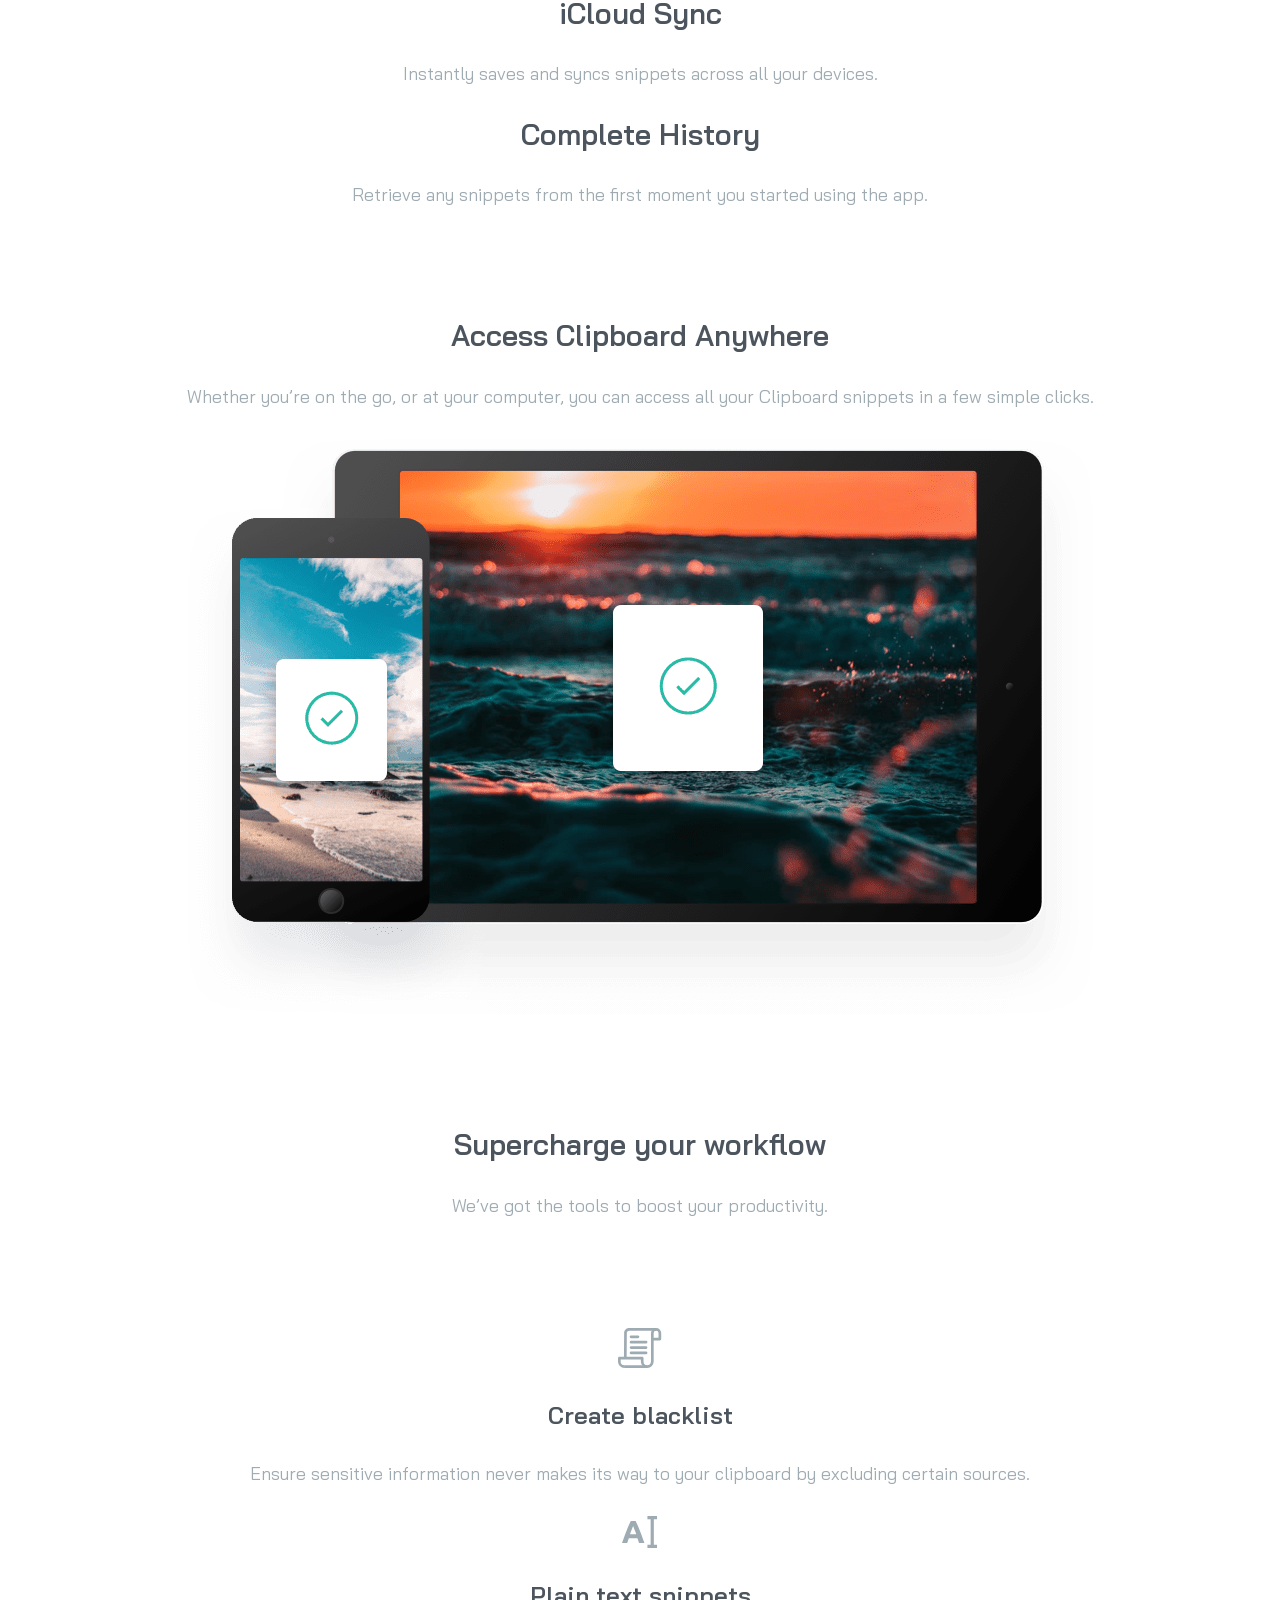
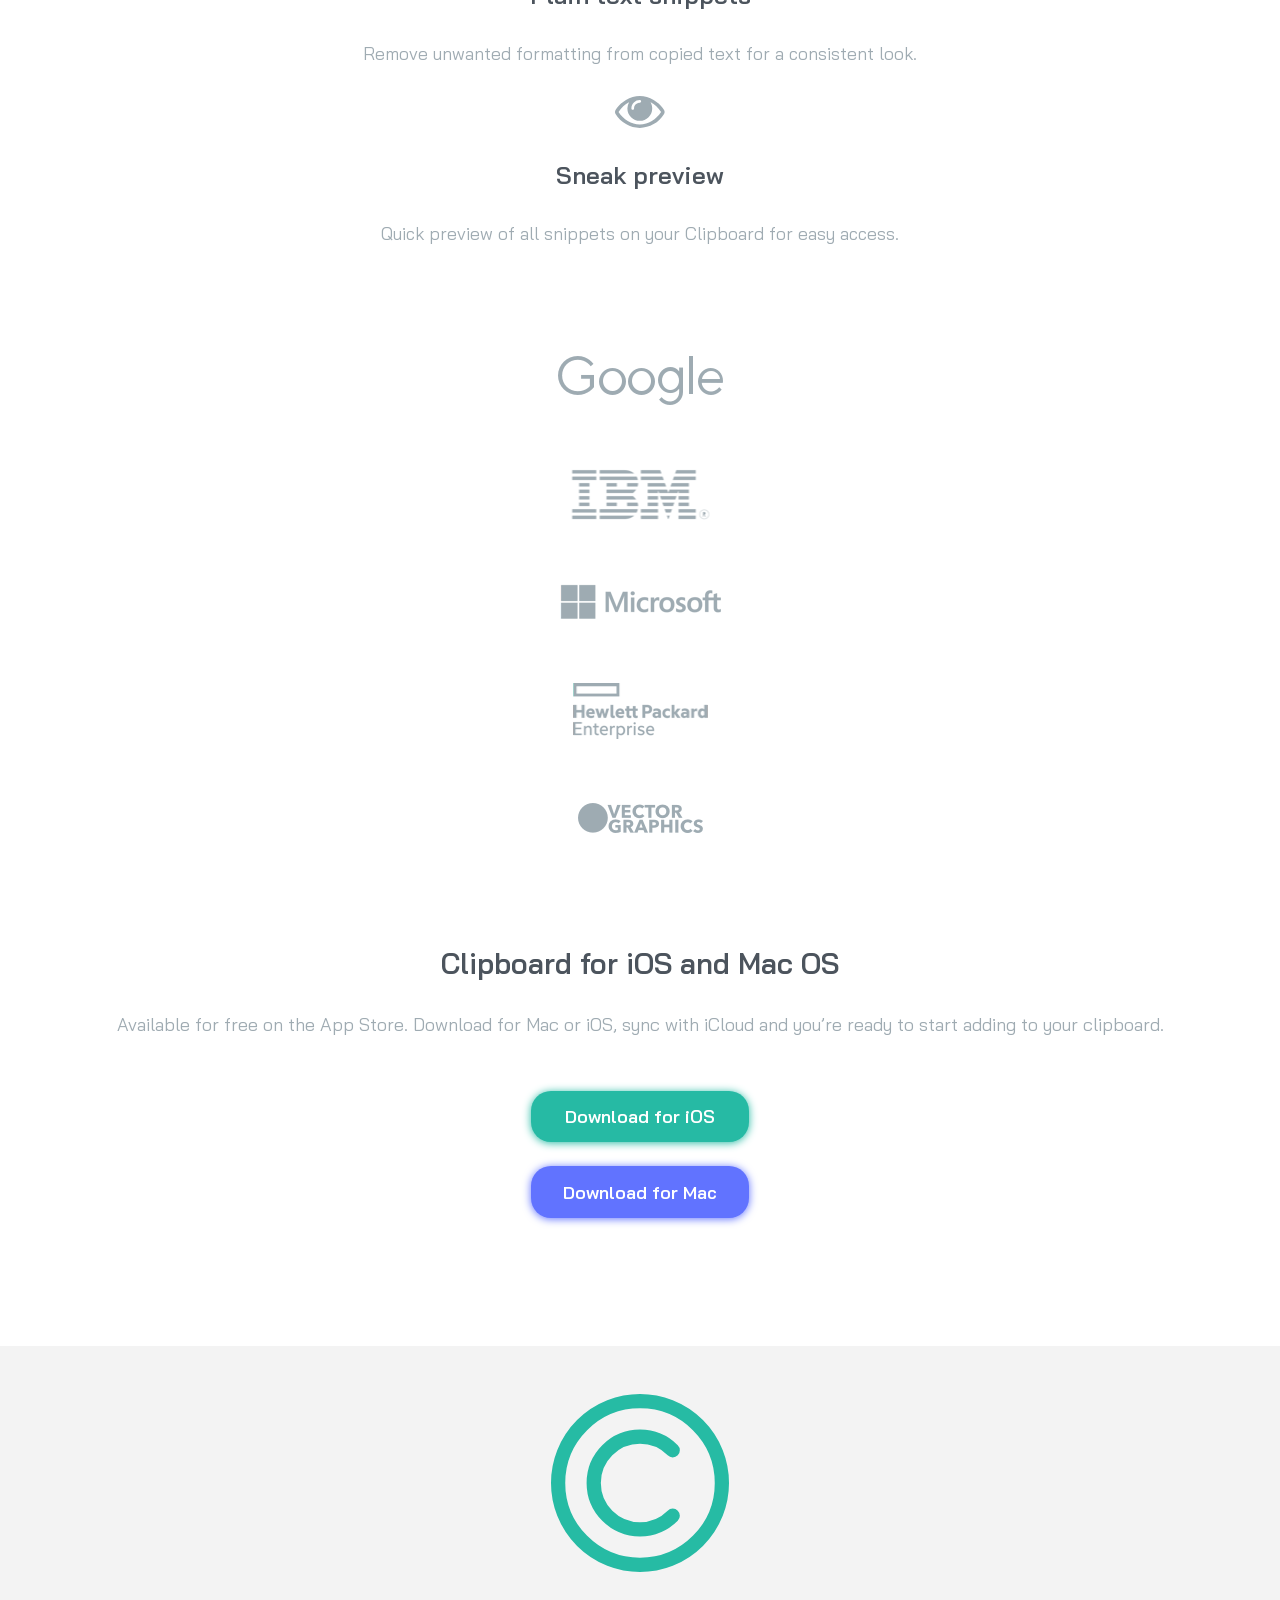
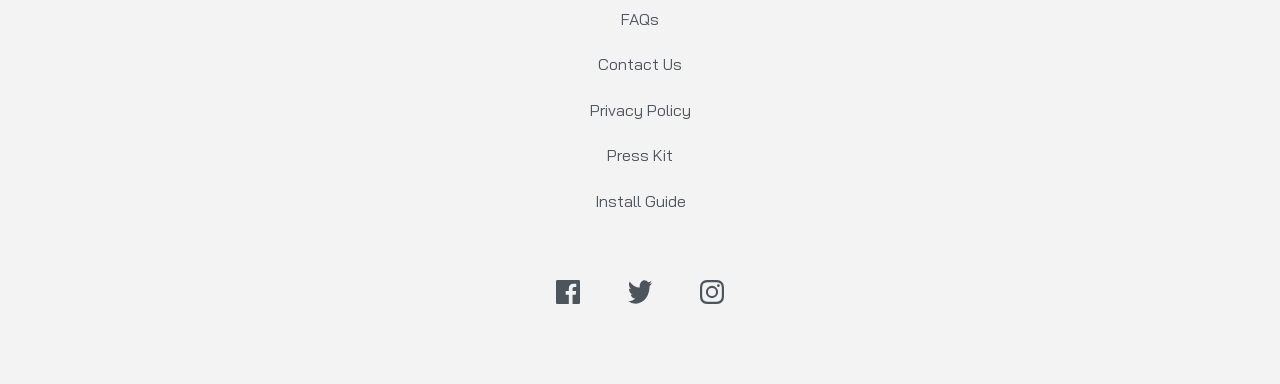
==== commit 7b9b042d: "mobile first aplicada" ====
--- a/clipboard-landing-page-master/index.html
+++ b/clipboard-landing-page-master/index.html
@@ -65,19 +65,19 @@
         </section>
 
         <section class="pag-beneficios">
-            <div>
+            <div class="beneficio">
                 <img src="./assets/icones/icon-blacklist.svg" alt="icone de lista">
                 <h2>Create blacklist</h2>
                 <p>Ensure sensitive information never makes its way to your clipboard by excluding certain sources.</p>
             </div>
 
-            <div>
-                <img src="./assets/icones/icon-text.svg" alt="icon com letra A medida, representando texto">
+            <div class="beneficio">
+                <img src="./assets/icones/icon-text.svg" alt="icon com letra A medida, representando texto" >
                 <h2>Plain text snippets</h2>
                 <p>Remove unwanted formatting from copied text for a consistent look.</p>
             </div>
 
-            <div>
+            <div class="beneficio">
                 <img src="./assets/icones/icon-preview.svg" alt="icone de olho">
                 <h2>Sneak preview </h2>
                 <p>Quick preview of all snippets on your Clipboard for easy access.</p>
--- a/clipboard-landing-page-master/style.css
+++ b/clipboard-landing-page-master/style.css
@@ -224,6 +224,14 @@
     color: var(--gray500);   
 }
 
+.beneficio {
+    display: flex;
+    flex-direction: column;
+    align-items: center;
+    
+    gap: 2rem;
+    
+}
 
 /*Estilização página de logos*/
 .pag-empresas {
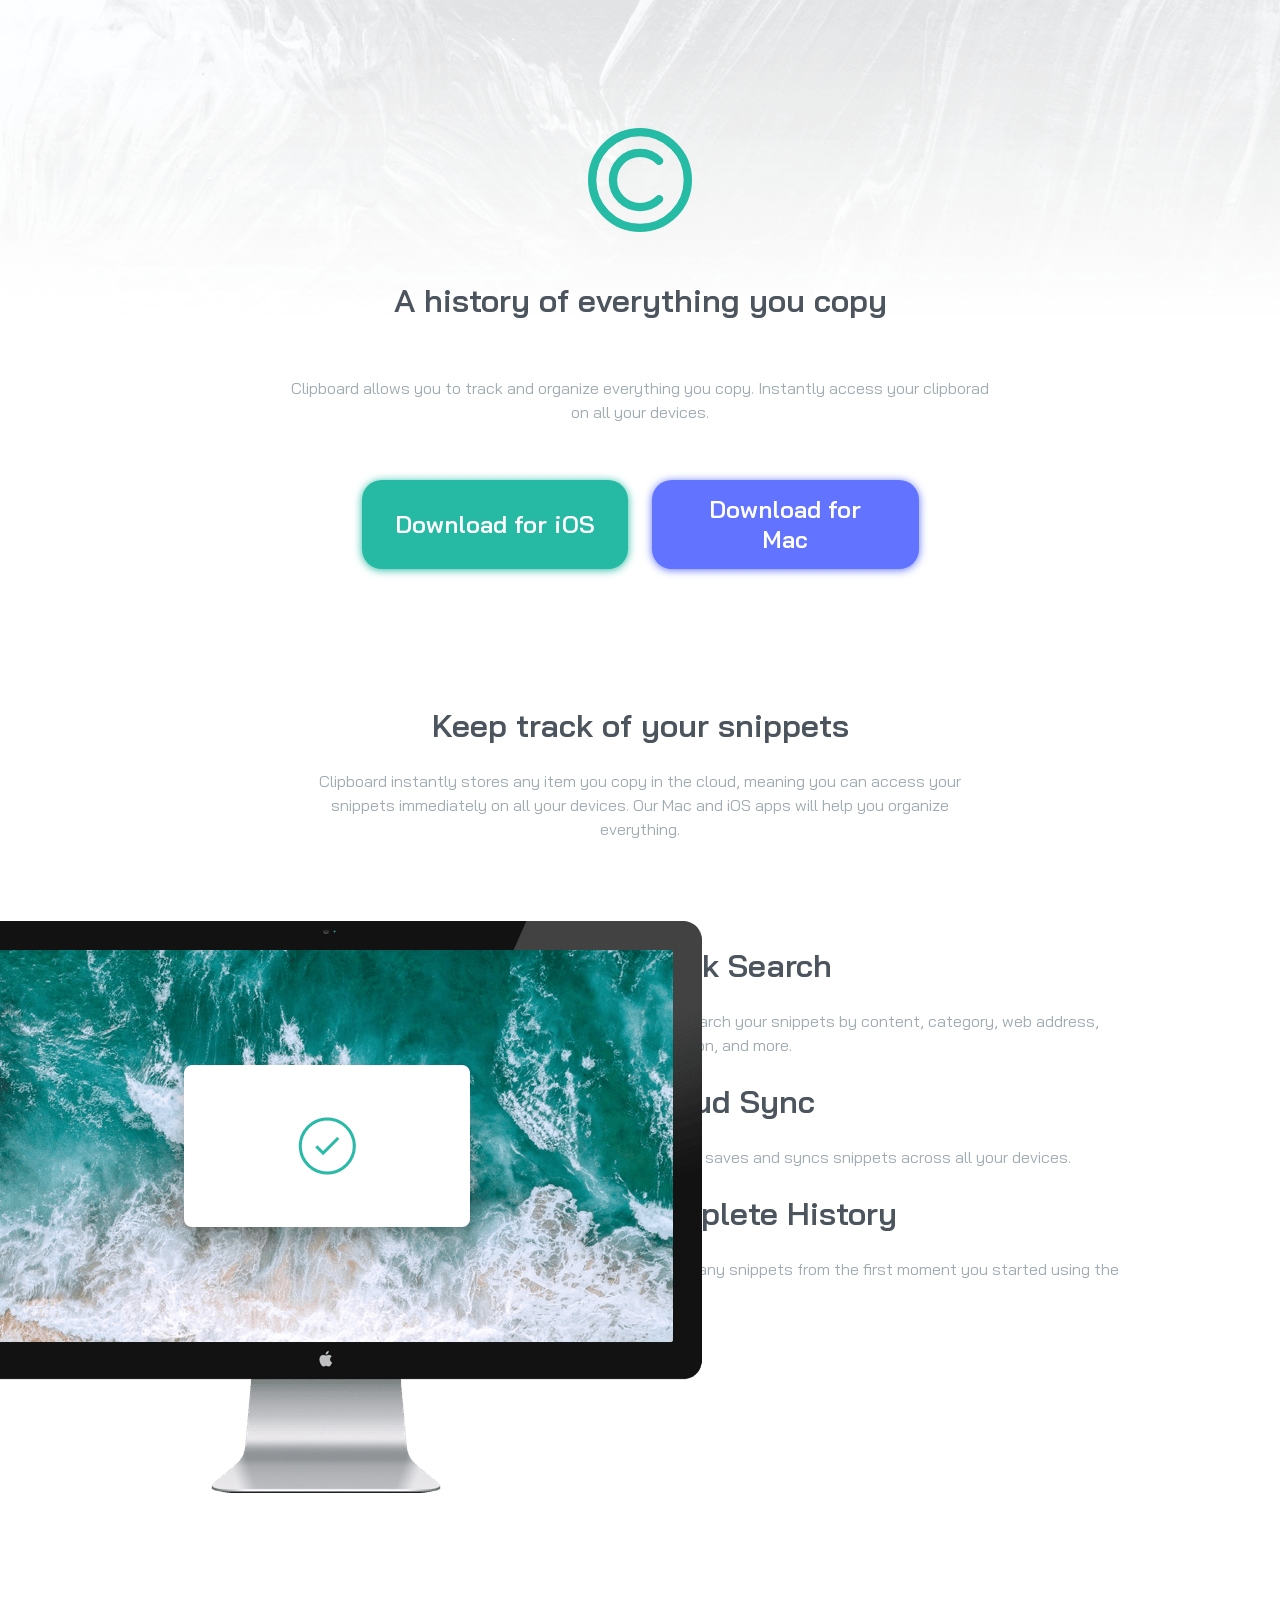
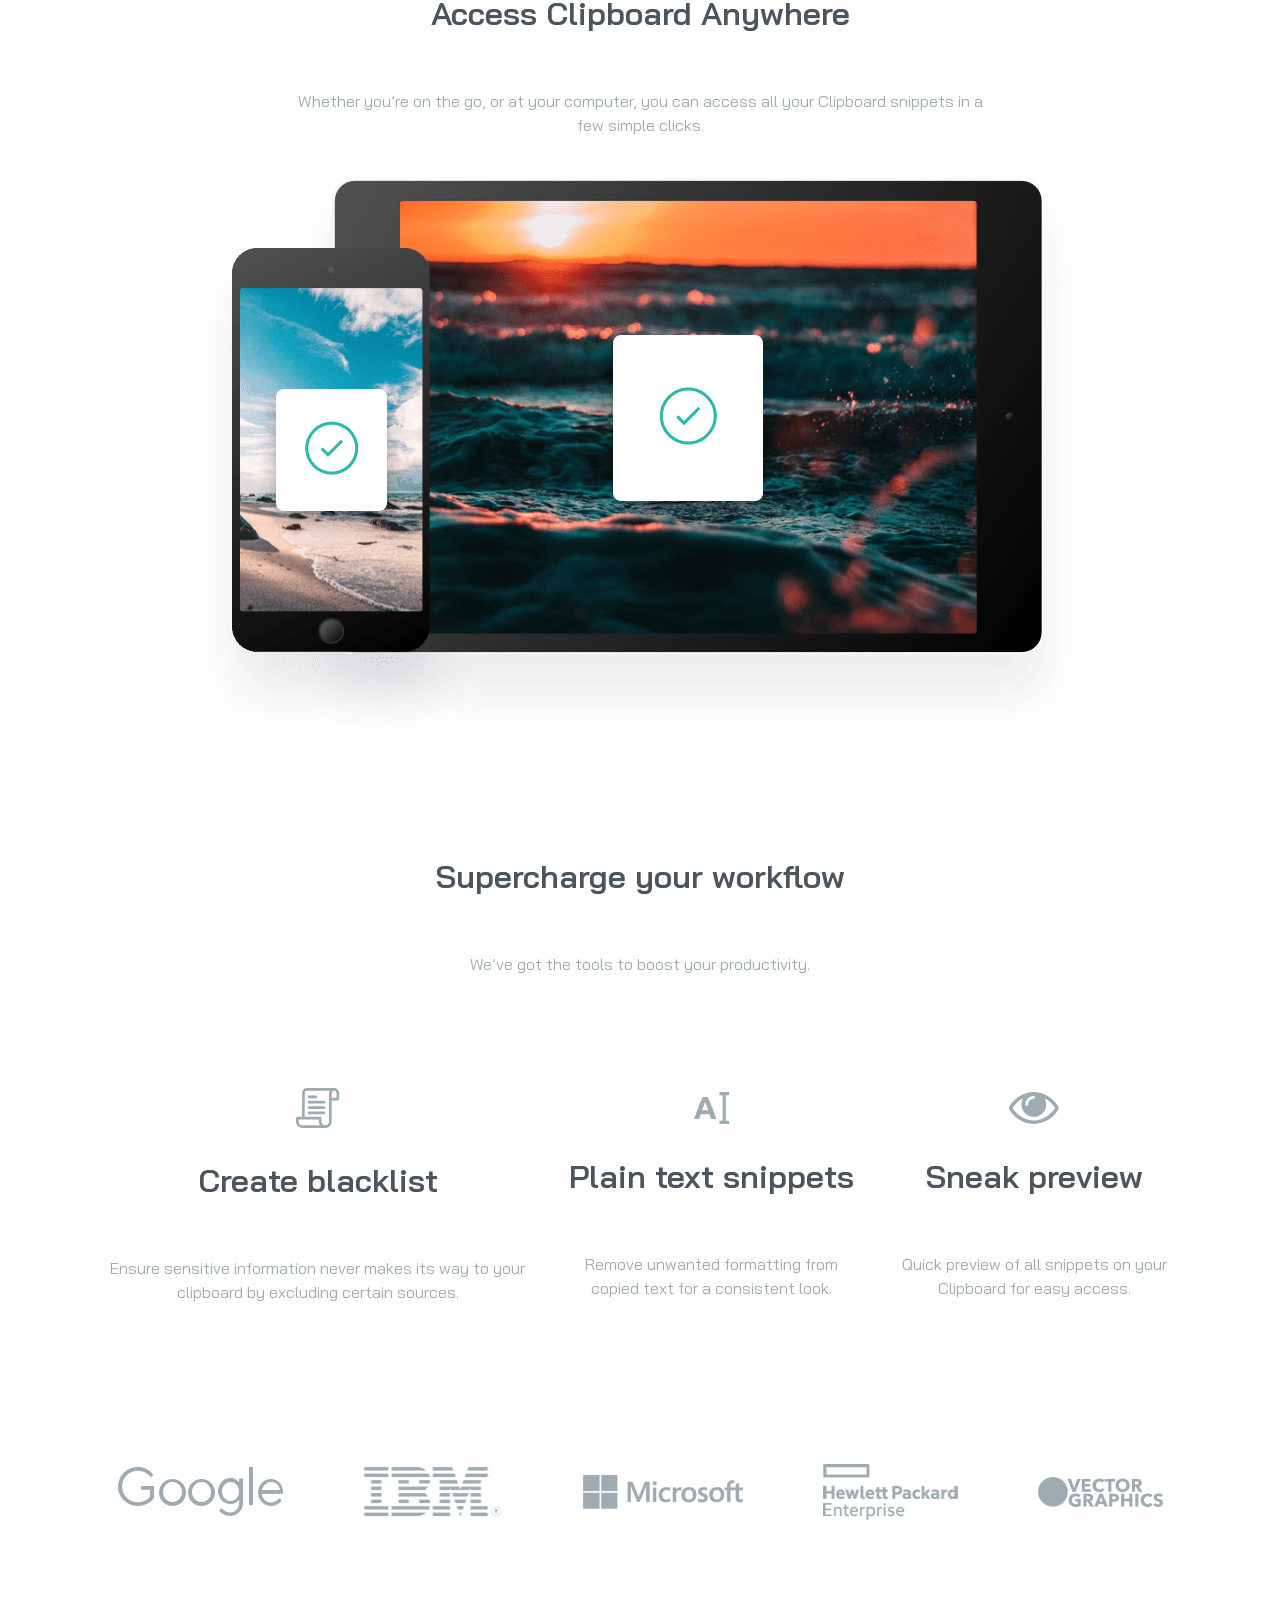
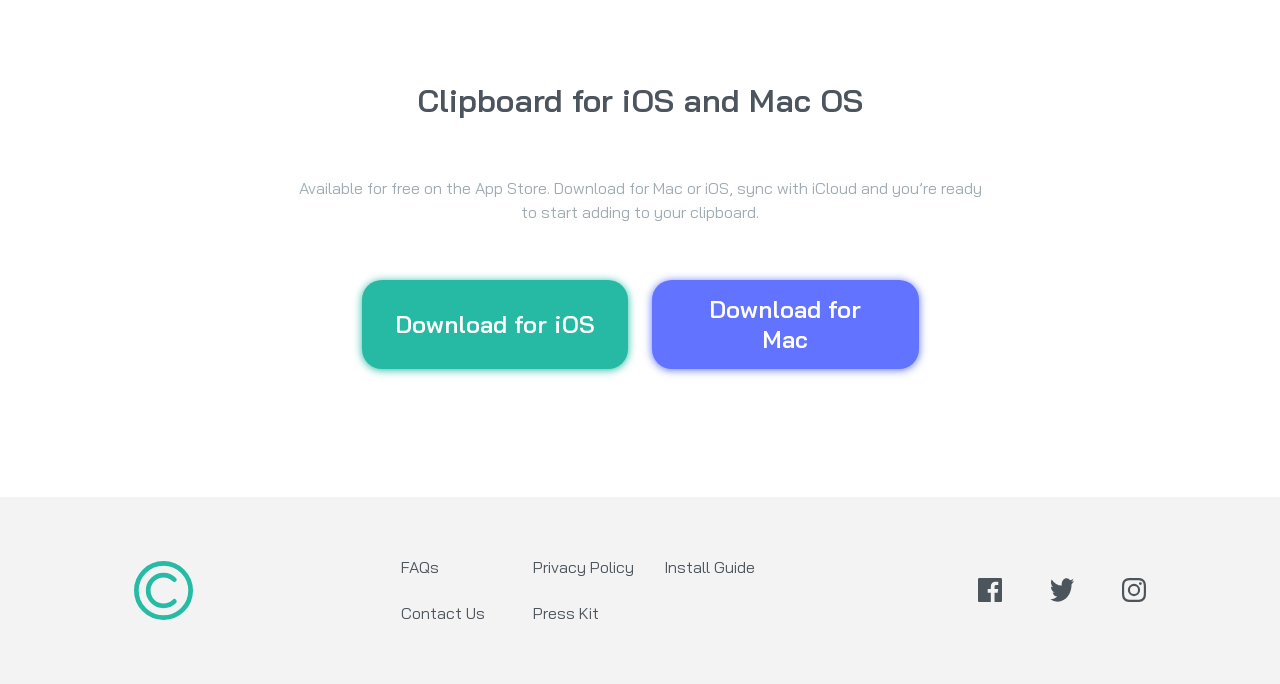
==== commit 7b02f7a2: "projeto finalizado" ====
--- a/clipboard-landing-page-master/index.html
+++ b/clipboard-landing-page-master/index.html
@@ -28,29 +28,36 @@
         </section>
 
         <section class="pag-trechos">
-            <h2>Keep track of your snippets</h2>
+            <div class="top-trechos">
+                <h2>Keep track of your snippets</h2>
+                <p class="descricao-trechos">
+                    Clipboard instantly stores any item you copy in the cloud, meaning you can access your snippets immediately on all your devices. Our Mac and iOS apps will help you organize everything. 
+                </p>
+            </div>
 
-            <p class="descricao-trechos">
-                Clipboard instantly stores any item you copy in the cloud, meaning you can access your snippets immediately on all your devices. Our Mac and iOS apps will help you organize everything. 
-            </p>
+            <div class="content-trechos">
+                <img src="./assets/produtos/image-computer.png" alt="imagem de um monitor exibindo ondas do mar" class="computador-trechos">
+                
+                <div class="cards">
+                    <div class="card">
+                        <h2>Quick Search</h2>
+                        <p>Easily search your snippets by content, category, web address, application, and more.</p>
+                    </div>
+                    <div class="card">
+                        <h2>iCloud Sync</h2>
+                        <p>Instantly saves and syncs snippets across all your devices.</p>
+                    </div>
+                    <div class="card">
+                        <h2>Complete History</h2>
+                        <p>Retrieve any snippets from the first moment you started using the app.</p>
+                    </div>
+                </div>
+            </div>
 
-            <img src="./assets/produtos/image-computer.png" alt="imagem de um monitor exibindo ondas do mar" class="computador-trechos">
-
-            <h2>Quick Search</h2>
-
-            <p>Easily search your snippets by content, category, web address, application, and more.</p>
-
-            <h2>iCloud Sync</h2>
-            
-            <p>Instantly saves and syncs snippets across all your devices.</p>
-
-            <h2>Complete History</h2>
-            <p>Retrieve any snippets from the first moment you started using the app.</p>
         </section>
 
         <section class="pag-acesso">
             <h2>Access Clipboard Anywhere</h2>
-
             <p>
                 Whether you’re on the go, or at your computer, you can access all your Clipboard snippets in a few simple clicks. 
             </p>
@@ -96,22 +103,30 @@
             <h2>Clipboard for iOS and Mac OS</h2>
             <p>Available for free on the App Store. Download for Mac or iOS, sync with iCloud and you’re ready to start adding to your clipboard.</p>
             <div class="botoes">
-                <button type="button" class="botao-Download" id="btn-green">Download for iOS</button>
+                <button type="button" class="botao-Download" id="btn-green2">Download for iOS</button>
 
-                <button type="button" class="botao-Download" id="btn-blue">Download for Mac</button>
+                <button type="button" class="botao-Download" id="btn-blue2">Download for Mac</button>
             </div>
         </section>
     </main>
 
     <footer>
         <img src="./assets/logo.svg" alt="logo empresa" class="logo-footer">
-        <nav>
-            <a href="">FAQs</a>
-            <a href="">Contact Us</a>
-            <a href="">Privacy Policy</a>
-            <a href="">Press Kit</a>
-            <a href="">Install Guide</a>
+
+        <nav class="navegacao">
+            <div>
+                <a href="">FAQs</a>
+                <a href="">Contact Us</a>
+            </div>
+            <div>
+                <a href="">Privacy Policy</a>
+                <a href="">Press Kit</a>
+            </div>
+            <div>
+                <a href="">Install Guide</a>
+            </div>
         </nav>
+
         <div class="redes-sociais">
             <img src="./assets/icones/icon-facebook.svg" alt="logo facebook">
             <img src="./assets/icones/icon-twitter.svg" alt="logo twitter">
--- a/clipboard-landing-page-master/style.css
+++ b/clipboard-landing-page-master/style.css
@@ -31,16 +31,40 @@
     font-family: var(--font);
 }
 
+/*.container = main*/
 .container {
     max-width:1100px;
-    margin:auto;
-    
-    margin-top: 5rem;   
+    margin: auto;
+          
     padding: 1rem; /*padding baseado na raiz, ideal para responsividade e escalabilidade, caso o usuário use uma configuração diferente do esperado.*/
 }
 
+/*margens todas as classes com 7rem*/
 section {
     margin-top: 7rem;
+    text-align: center;
+    gap: 2rem;
+}
+
+section h1, h2 {
+    color: var(--gray700);
+    font-size: 2rem;
+    font-weight: 600;
+}
+
+section p {
+    line-height: 1.5rem;
+    font-size: clamp(0.9rem, 4vw, 1rem);
+    font-weight: 400;
+    color: var(--gray500);
+    max-width: 700px;
+    margin-left: auto;
+    margin-right: auto;
+}
+
+section img {
+    max-width: 100%;
+    height: auto;
 }
 
 /*estilização folha 01*/
@@ -48,43 +72,22 @@
     display: flex;
     flex-direction: column;
     align-items: center;
-
-    text-align: center;
-
-    gap: 1.5rem;
-}
-
+}
 
 .logo-empresa {
     width: 6.5rem;
     margin-bottom: 1rem;
 }
 
-.titulo-principal{
-    color: var(--gray700);
-    font-size: 2rem;
-    font-weight: 600;
-  
-}
-
-.descricao-principal{
-    text-align: center;
-    line-height: 1.5rem;
-
-    font-size: 1rem;
-    font-weight: 400;
-    color: var(--gray500);
-}
-
 .botoes {
     display: flex;
     flex-direction: column;
-    gap: 1.5rem;
-
-    margin-top: 1.5rem;
-}
-
-.botao-Download{
+    gap: 1.5rem; /*espaçamentos entre os dois botões*/
+
+    margin-top: 1.5rem; /*margem do botão de iOS para o texto acima dele*/
+}
+
+.botao-Download {
     padding: 0.9rem 2rem;
     width: 100%;
     max-width: 18rem;
@@ -95,13 +98,22 @@
     
     color: #fff;
     
-
     font-weight: 600;
-    font-size: 18px;
+    font-size: 1.5rem;
     cursor: pointer;
     transition: all 0.3s ease;
 }
 
+footer nav a:hover {
+    color: var(--green500);
+    transition: color 0.3s ease;
+}
+
+.redes-sociais img:hover {
+    transform: scale(1.1);
+    transition: transform 0.3s ease;
+    cursor: pointer;
+}
 
 #btn-green{
     background-color: var(--green500);
@@ -113,42 +125,29 @@
     box-shadow: 0 1px 8px var(--blue100);
 }
 
+#btn-green2{
+    background-color: var(--green500);
+    box-shadow: 0 1px 8px var(--green500);
+}
+
+#btn-blue2{
+    background-color: var(--blue100);
+    box-shadow: 0 1px 8px var(--blue100);
+}
 
 .botao-Download:active{
     transform: translateY(2px);
 }
 
 /*estilização folha 02*/
-.pag-trechos{
-    display: flex;
-    flex-direction: column;
-    align-items: center;
-    
-    text-align: center;
-    gap: 2rem;
-}
-
-.pag-trechos h1{
-    font-size: 1.8rem;
-    color: var(--gray700);
-    font-weight: 600;
-}
-
-
-h2 {
-    font-size: 1.8rem;
-    color: var(--gray700);
-    font-weight: 600;
-}
-
-.pag-trechos p {
-    color: var(--gray500);
-    font-size: 1.09rem;
-}
-
-.pag-trechos img {
-    max-width: 100%;
-    height: auto;
+.pag-trechos {
+    display: flex;
+    flex-direction: column;
+    align-items: center; 
+}
+
+.pag-trechos div h2, p {
+    margin-top: 1.5rem;
 }
 
 /*estilização folha 03*/
@@ -156,27 +155,6 @@
     display: flex;
     flex-direction: column;
     align-items: center;
-    text-align: center;
-
-
-    gap: 2rem;
-}
-
-.pag-acesso h1 {
-    color: var(--gray700);
-    font-weight: 600;
-
-    font-size: 1rem;
-}
-
-.pag-acesso p {
-    font-size: 1.1rem;
-    color: var(--gray500);
-}
-
-.pag-acesso img {
-    max-width: 100%;
-    height: auto;
 }
 
 /*estilização folha 04*/
@@ -184,53 +162,20 @@
     display: flex;
     flex-direction: column;
     align-items: center;
-    text-align: center;
-
+}
+
+/*estilização pag 4*/
+.pag-beneficios {
+    display: flex;
+    flex-direction: column;
+    align-items: center;
+}
+
+.beneficio {
     gap: 2rem;
-}
-
-.pag-fluxo h1 {
-    color: var(--gray700);
-    font-weight: 600;
-    font-size: 1rem;
-}
-
-.pag-fluxo p {
-    color: var(--gray500);
-    font-size: 1.1rem;
-}
-
-
-/*estilização pag 4*/
-.pag-beneficios{
-    display: flex;
-    flex-direction: column;
-    align-items: center;
-    text-align: center;
-    font-family: var(--font);
-    
-    gap: 2rem;
-}
-
-.pag-beneficios h2 {
-    color: var(--gray700);
-    font-size: 1.5rem;
-    font-weight: 600;
-}
-
-
-.pag-beneficios p {
-    font-size: 1.1rem;
-    color: var(--gray500);   
-}
-
-.beneficio {
-    display: flex;
-    flex-direction: column;
-    align-items: center;
-    
-    gap: 2rem;
-    
+    display: flex;
+    flex-direction: column;
+    align-items: center;
 }
 
 /*Estilização página de logos*/
@@ -238,13 +183,6 @@
     display: flex;
     flex-direction: column;
     align-items: center;
-    
-    gap: 4rem;
-}
-
-.pag-empresas img {
-    max-width: 100%;
-    height: auto;
 }
 
 /*Estilização página de prancheta*/
@@ -252,20 +190,6 @@
     display: flex;
     flex-direction: column;
     align-items: center;
-    text-align: center;
-    
-    gap: 2rem;
-}
-
-.pag-prancheta h1 {
-    color: var(--gray700);
-    font-weight: 600;
-    font-size: 1rem;
-}
-
-.pag-prancheta p {
-    color: var(--gray500);
-    font-size: 1.12rem;
 }
 
 footer {
@@ -275,6 +199,7 @@
     padding: 3rem;
     gap: 1.5rem;
     margin-top: 7rem;
+    width: 100%;
     background-color: rgb(243, 243, 243);
 }
 
@@ -298,4 +223,74 @@
     margin-bottom: 2rem;
     display: flex;
     gap: 3rem;
-}+}
+
+@media (min-width: 1075px) {
+    body {
+        background-image: url(./assets/background/bg-header-desktop.png);
+    }
+
+    .botoes {
+        flex-direction: row;
+    }
+    
+    .content-trechos {
+        display: flex;
+        align-items: flex-start;        
+        text-align: left;
+        gap: 30rem;
+        padding: 3rem;
+    }
+
+    .computador-trechos {
+        position: absolute;
+        left: -50px; /* Move para fora da tela pela esquerda */
+    }
+
+    .cards {
+        display: flex;
+        flex-direction: column;
+        margin-left: 30rem;
+    }
+
+    .pag-acesso {
+        margin-top: 15rem;
+    }
+    
+    .pag-beneficios {
+        display: flex;
+        flex-direction: row;
+        justify-content: center;
+    }
+    
+    .pag-empresas {
+        margin-top: 10rem;
+        margin-bottom: 10rem;
+        display: flex;
+        flex-direction: row;
+        justify-content: center;
+        gap: 5rem;
+    }
+
+    footer {
+        display: flex;
+        flex-direction: row;
+        justify-content: space-around;
+        
+    }
+
+    .logo-footer {
+        width: 5%;
+    }
+
+    .navegacao {
+        width: 33.33%;
+        display: grid;
+        grid-template-columns: repeat(3, 1fr);
+    }
+    
+    .navegacao div a {
+        text-align: left;
+    }
+
+}
